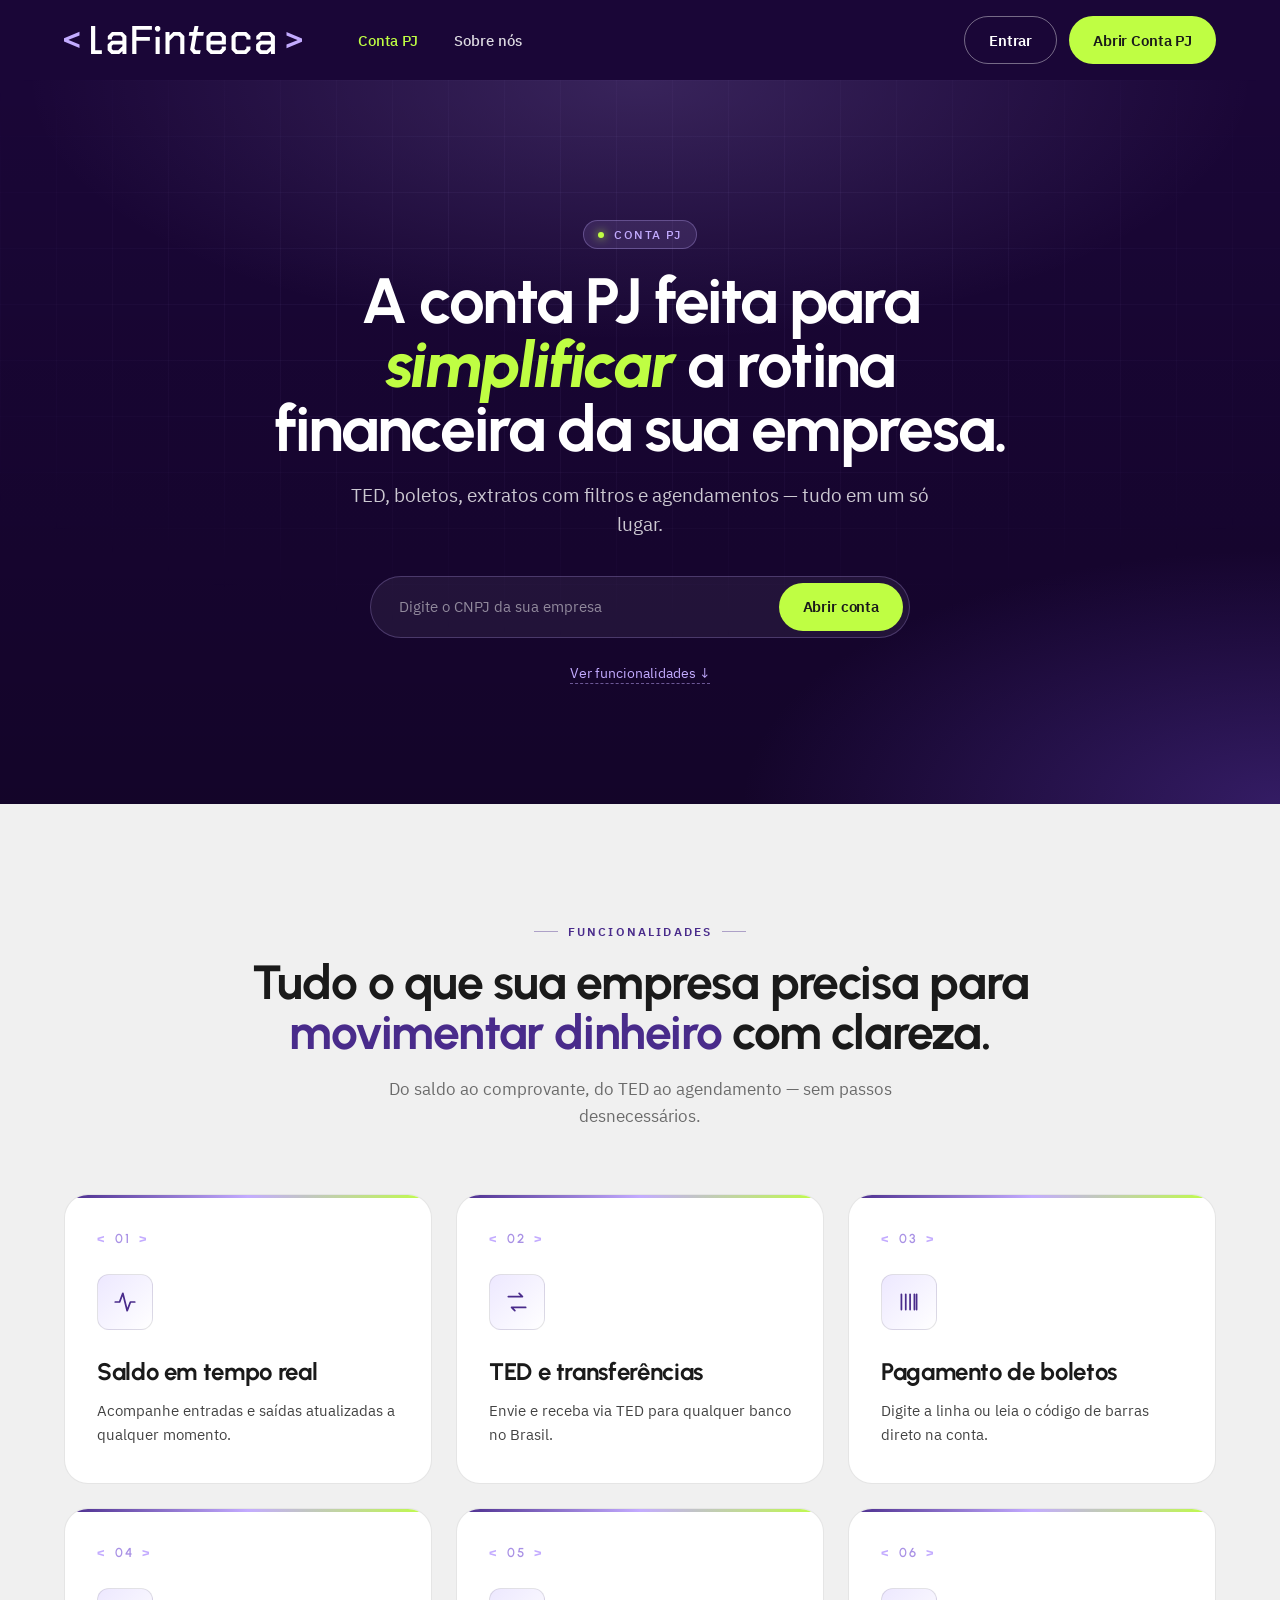
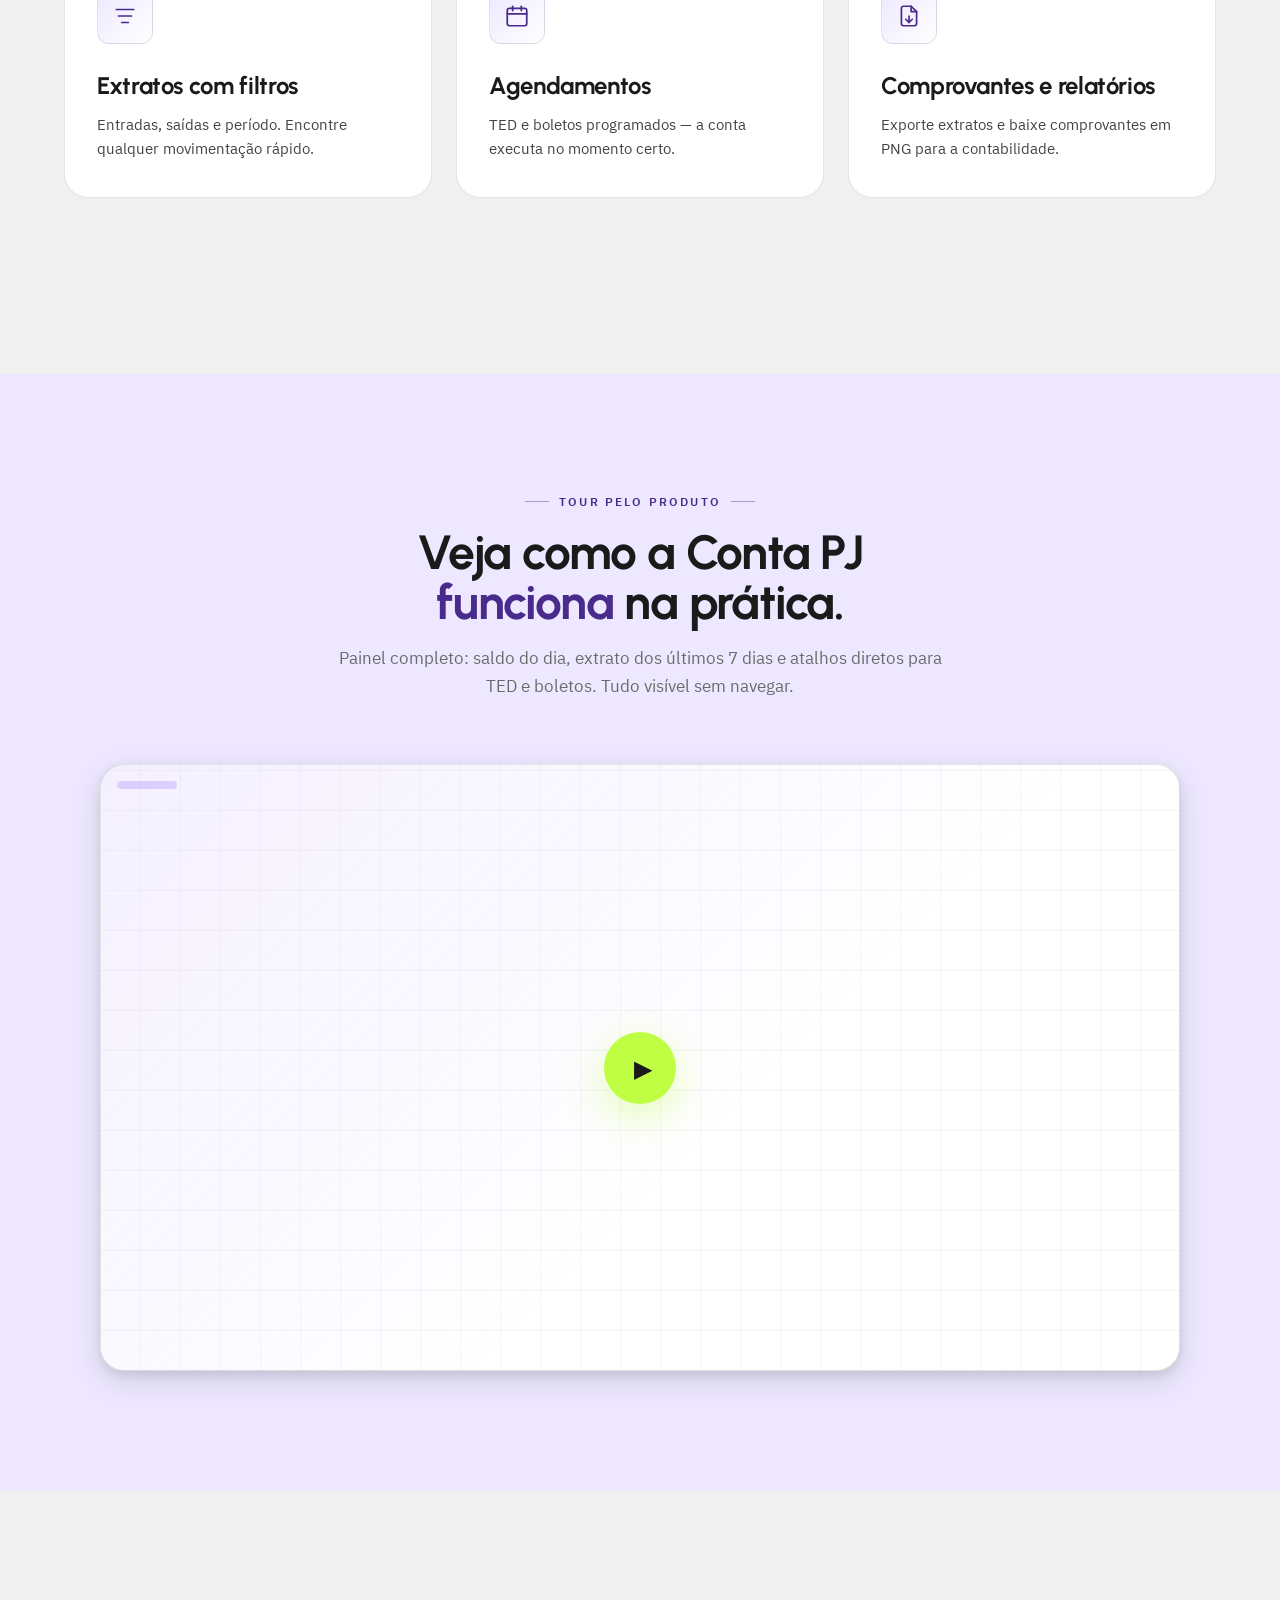
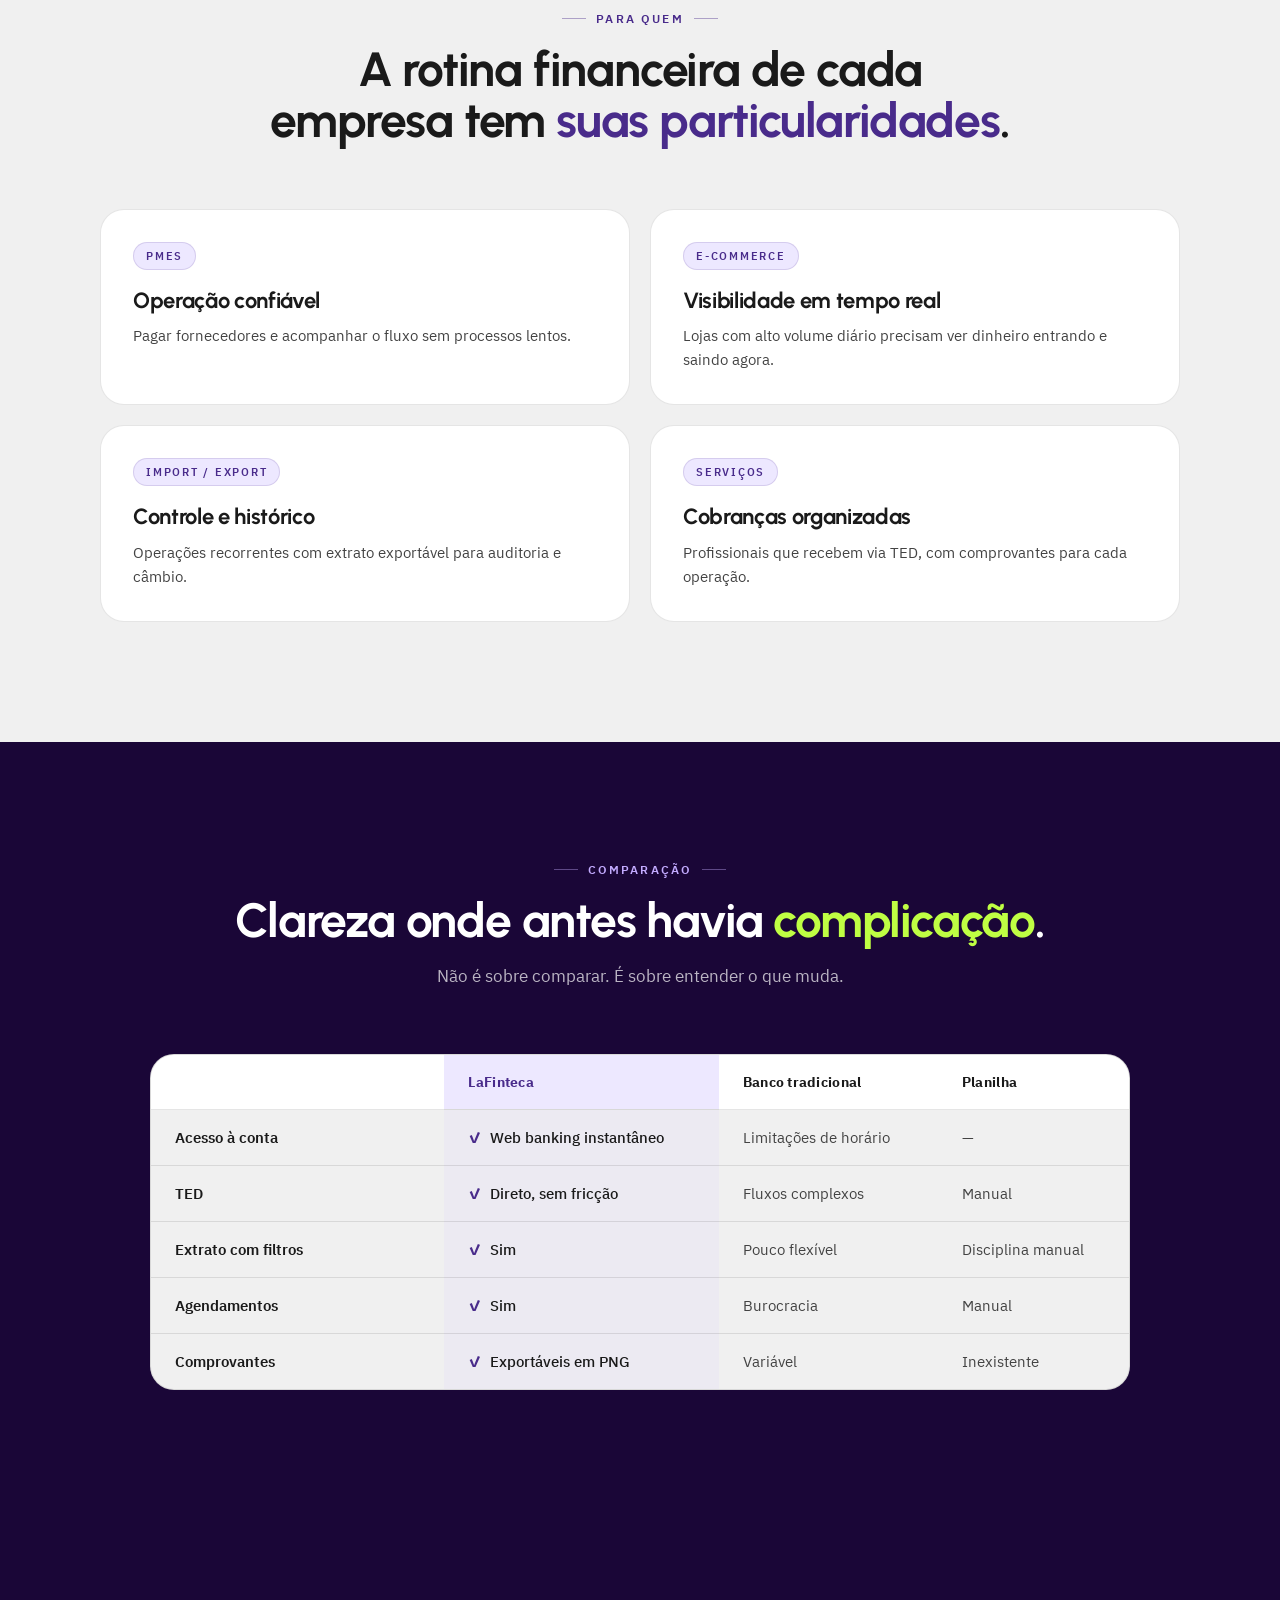
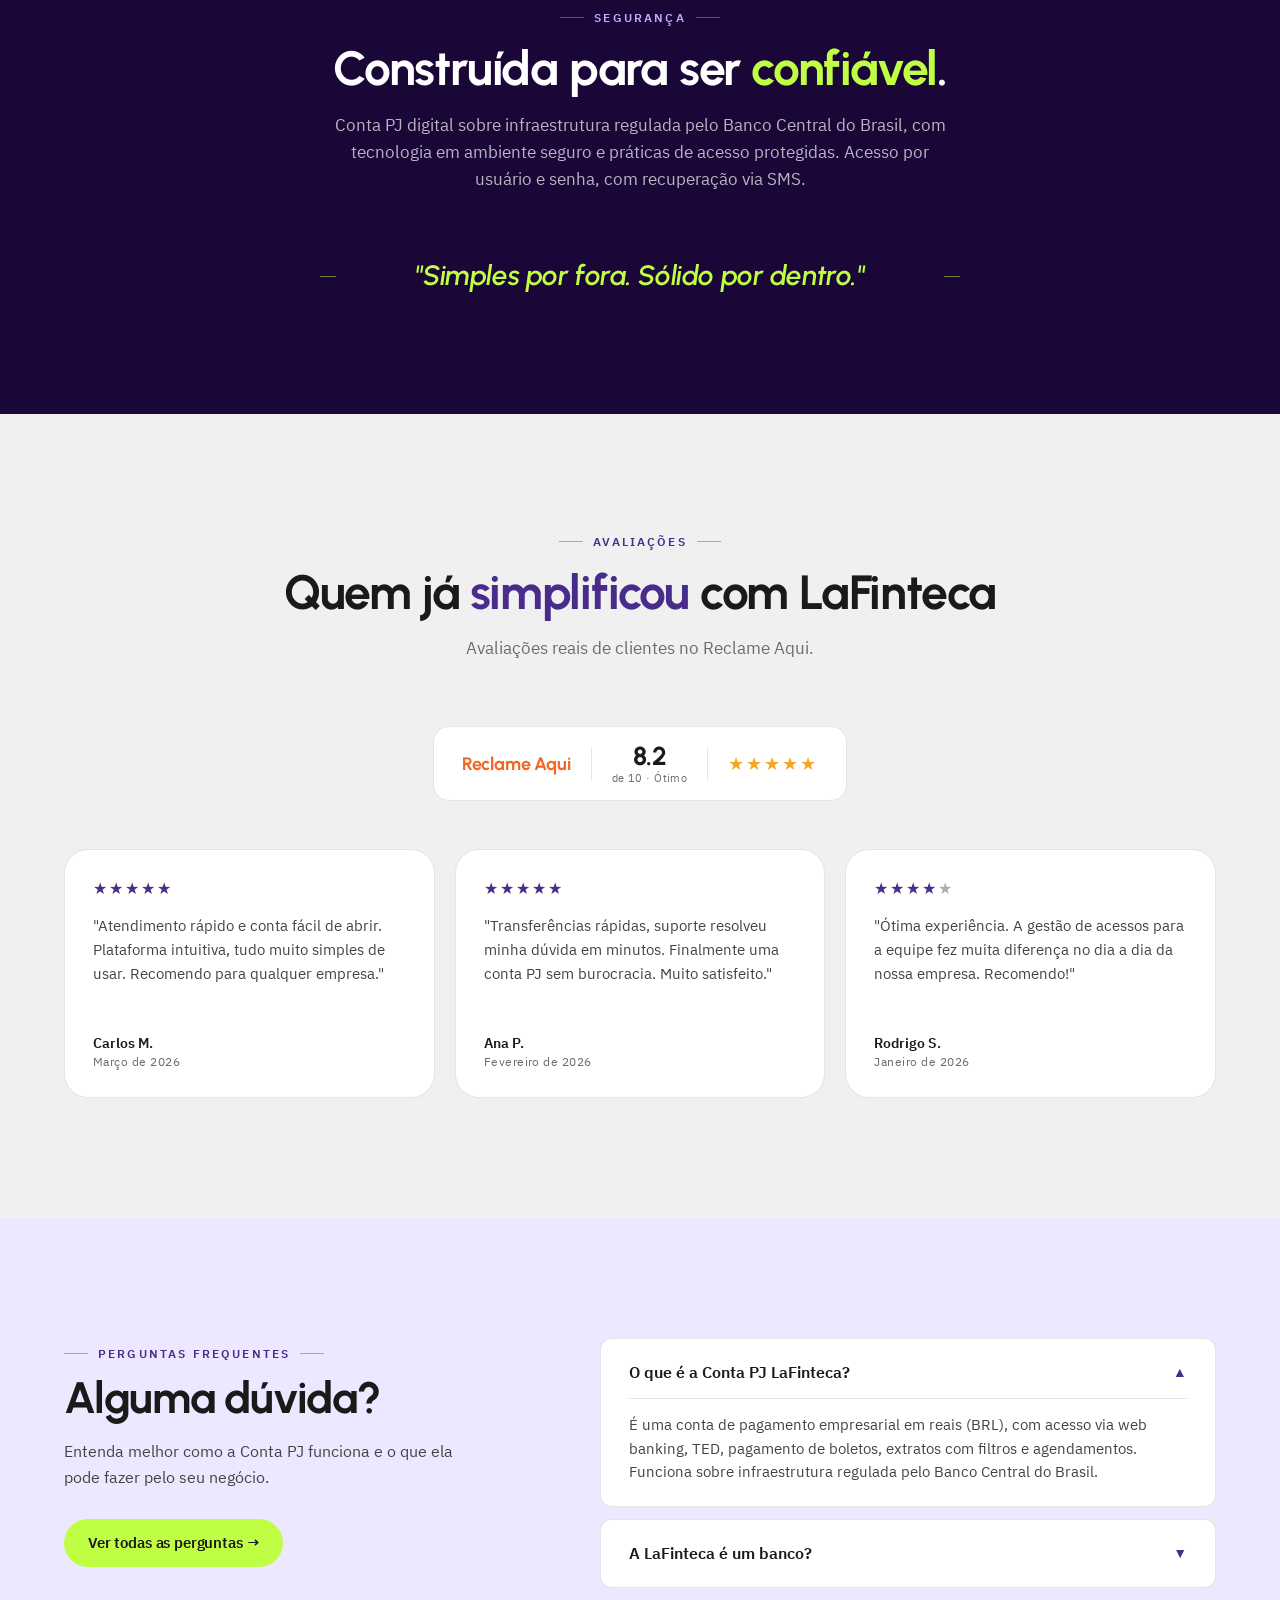
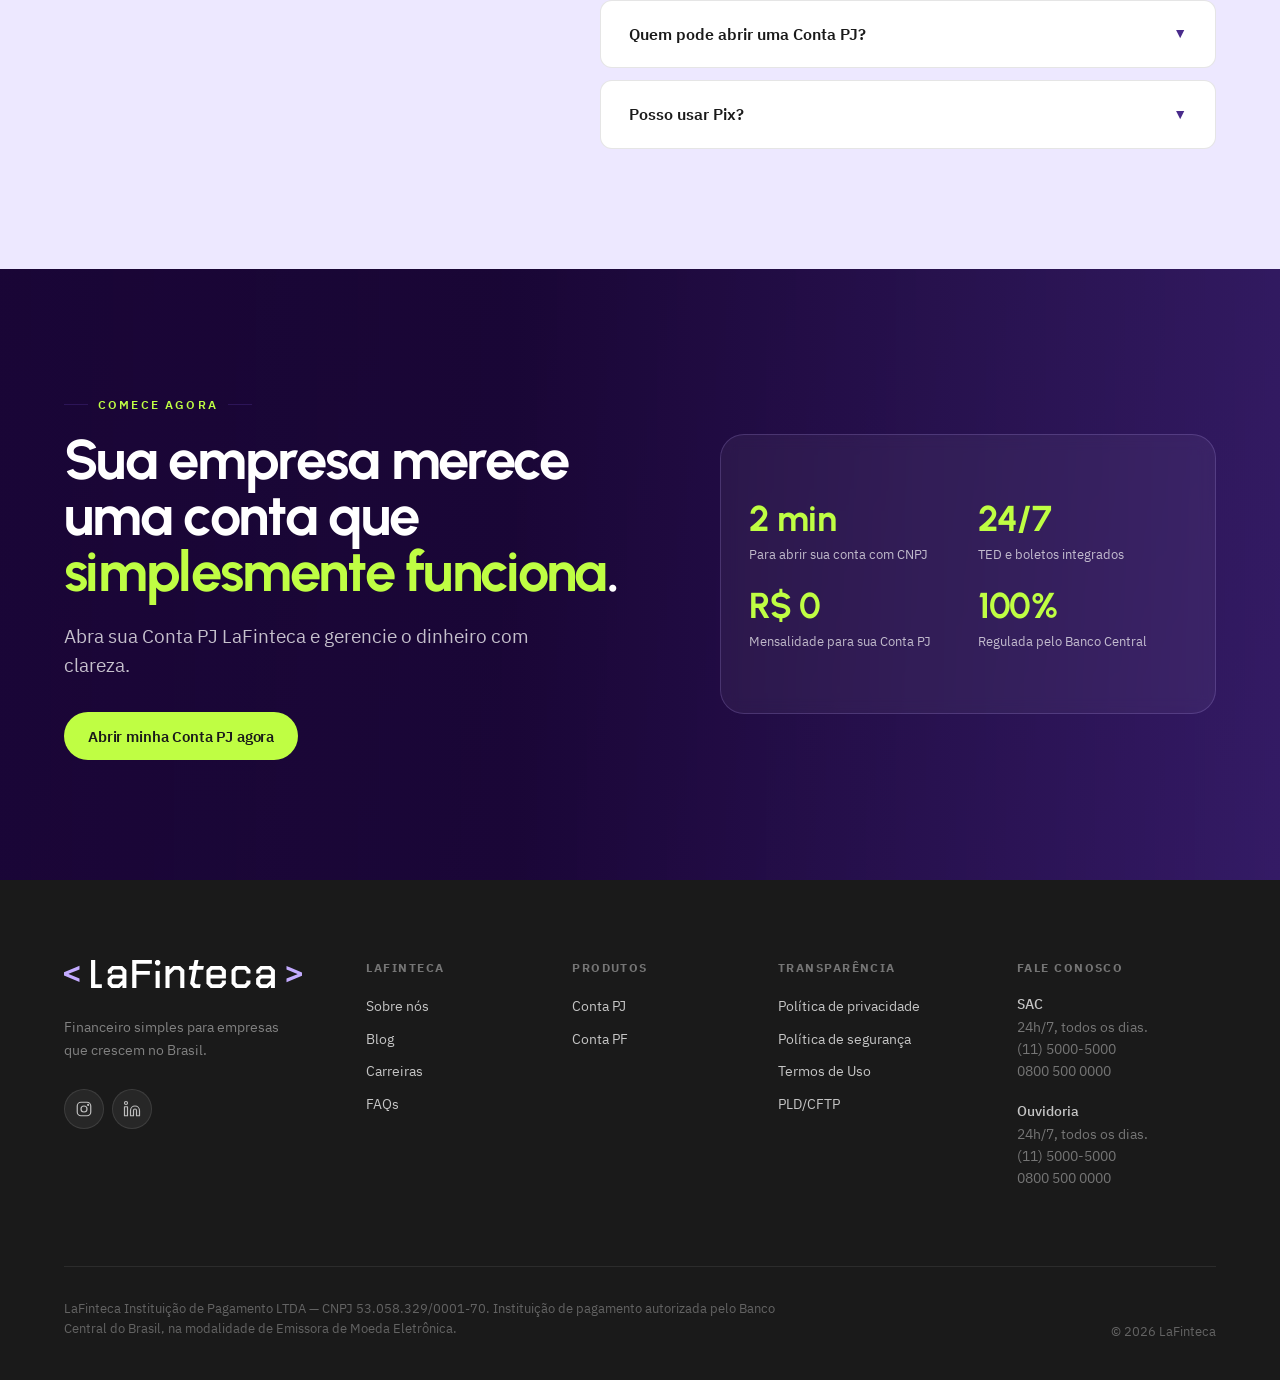
==== Conta PJ.html @ 4bddeded "Sync homepage and add Conta PJ + FAQs from design handoff Pull the latest design from the Claude Des" ====
<!doctype html>
<html lang="pt-BR">
<head>
  <meta charset="utf-8">
  <title>Conta PJ — LaFinteca</title>
  <meta name="viewport" content="width=device-width, initial-scale=1">
  <link rel="stylesheet" href="colors_and_type.css">
  <link rel="stylesheet" href="styles.css">
  <link rel="stylesheet" href="pages.css">
</head>
<body>

<div class="page">

  <!-- ────────── HEADER ────────── -->
  <header class="header" style="background: var(--lf-purple-950);">
    <a href="index.html" aria-label="LaFinteca">
      <img class="logo" src="assets/logo-main-white.svg" alt="LaFinteca">
    </a>
    <nav class="nav">
      <a href="Conta PJ.html" class="active">Conta PJ</a>
      <a href="index.html">Sobre nós</a>
    </nav>
    <div class="header-actions">
      <button class="btn btn-ghost-light">Entrar</button>
      <a class="btn btn-primary" href="#contapj-cta">Abrir Conta PJ</a>
    </div>
  </header>

  <!-- ────────── HERO ────────── -->
  <section class="subhero" data-screen-label="01 Hero">
    <div class="subhero-inner">
      <div class="eyebrow-chip"><span class="dot"></span>Conta PJ</div>
      <h1>A conta PJ feita para <span class="accent">simplificar</span> a rotina financeira da sua empresa.</h1>
      <p class="lead">TED, boletos, extratos com filtros e agendamentos — tudo em um só lugar.</p>
      <form class="cnpj-form" id="contapj-cta" onsubmit="event.preventDefault();">
        <input type="text" placeholder="Digite o CNPJ da sua empresa" autocomplete="off">
        <button class="btn btn-primary" type="submit">Abrir conta</button>
      </form>
      <a class="anchor-link" href="#contapj-features">Ver funcionalidades ↓</a>
    </div>
  </section>

  <!-- ────────── FEATURES GRID ────────── -->
  <section class="section" id="contapj-features" data-screen-label="02 Features">
    <div class="section-inner">
      <div class="section-head">
        <div class="label-eyebrow">Funcionalidades</div>
        <h2 class="lf-h2">Tudo o que sua empresa precisa para <span class="accent">movimentar dinheiro</span> com clareza.</h2>
        <p class="sub">Do saldo ao comprovante, do TED ao agendamento — sem passos desnecessários.</p>
      </div>

      <div class="feature-grid feature-grid--six">
        <article class="feature-card">
          <div class="accent-bar"></div>
          <div class="num">01</div>
          <div class="icon">
            <svg width="26" height="26" viewBox="0 0 24 24" fill="none" stroke="currentColor" stroke-width="1.6" stroke-linecap="round" stroke-linejoin="round"><path d="M3 12h4l3-8 4 16 3-8h4"/></svg>
          </div>
          <h3>Saldo em tempo real</h3>
          <p>Acompanhe entradas e saídas atualizadas a qualquer momento.</p>
        </article>

        <article class="feature-card">
          <div class="accent-bar"></div>
          <div class="num">02</div>
          <div class="icon">
            <svg width="26" height="26" viewBox="0 0 24 24" fill="none" stroke="currentColor" stroke-width="1.6" stroke-linecap="round" stroke-linejoin="round"><path d="M4 7h13l-3-3"/><path d="M20 17H7l3 3"/></svg>
          </div>
          <h3>TED e transferências</h3>
          <p>Envie e receba via TED para qualquer banco no Brasil.</p>
        </article>

        <article class="feature-card">
          <div class="accent-bar"></div>
          <div class="num">03</div>
          <div class="icon">
            <svg width="26" height="26" viewBox="0 0 24 24" fill="none" stroke="currentColor" stroke-width="1.6" stroke-linecap="round" stroke-linejoin="round"><line x1="5" y1="5" x2="5" y2="19"/><line x1="9" y1="5" x2="9" y2="19"/><line x1="13" y1="5" x2="13" y2="19"/><line x1="17" y1="5" x2="17" y2="19"/><line x1="19" y1="5" x2="19" y2="19"/></svg>
          </div>
          <h3>Pagamento de boletos</h3>
          <p>Digite a linha ou leia o código de barras direto na conta.</p>
        </article>

        <article class="feature-card">
          <div class="accent-bar"></div>
          <div class="num">04</div>
          <div class="icon">
            <svg width="26" height="26" viewBox="0 0 24 24" fill="none" stroke="currentColor" stroke-width="1.6" stroke-linecap="round" stroke-linejoin="round"><line x1="4" y1="6" x2="20" y2="6"/><line x1="6" y1="12" x2="18" y2="12"/><line x1="9" y1="18" x2="15" y2="18"/></svg>
          </div>
          <h3>Extratos com filtros</h3>
          <p>Entradas, saídas e período. Encontre qualquer movimentação rápido.</p>
        </article>

        <article class="feature-card">
          <div class="accent-bar"></div>
          <div class="num">05</div>
          <div class="icon">
            <svg width="26" height="26" viewBox="0 0 24 24" fill="none" stroke="currentColor" stroke-width="1.6" stroke-linecap="round" stroke-linejoin="round"><rect x="3" y="5" width="18" height="16" rx="2"/><line x1="3" y1="10" x2="21" y2="10"/><line x1="8" y1="3" x2="8" y2="7"/><line x1="16" y1="3" x2="16" y2="7"/></svg>
          </div>
          <h3>Agendamentos</h3>
          <p>TED e boletos programados — a conta executa no momento certo.</p>
        </article>

        <article class="feature-card">
          <div class="accent-bar"></div>
          <div class="num">06</div>
          <div class="icon">
            <svg width="26" height="26" viewBox="0 0 24 24" fill="none" stroke="currentColor" stroke-width="1.6" stroke-linecap="round" stroke-linejoin="round"><path d="M14 3H7a2 2 0 0 0-2 2v14a2 2 0 0 0 2 2h10a2 2 0 0 0 2-2V8z"/><polyline points="14 3 14 8 19 8"/><line x1="12" y1="12" x2="12" y2="18"/><polyline points="9 15 12 18 15 15"/></svg>
          </div>
          <h3>Comprovantes e relatórios</h3>
          <p>Exporte extratos e baixe comprovantes em PNG para a contabilidade.</p>
        </article>
      </div>
    </div>
  </section>

  <!-- ────────── PRODUCT TOUR ────────── -->
  <section class="section section--tinted" data-screen-label="03 Tour">
    <div class="section-inner">
      <div class="section-head">
        <div class="label-eyebrow">Tour pelo produto</div>
        <h2 class="lf-h2">Veja como a Conta PJ <span class="accent">funciona</span> na prática.</h2>
        <p class="sub">Painel completo: saldo do dia, extrato dos últimos 7 dias e atalhos diretos para TED e boletos. Tudo visível sem navegar.</p>
      </div>
      <div class="product-tour-frame">
        <div class="product-tour-frame__center">
          <div class="product-tour-frame__play" aria-label="Play product tour">▶</div>
        </div>
      </div>
    </div>
  </section>

  <!-- ────────── FOR WHO ────────── -->
  <section class="section" data-screen-label="04 ForWho">
    <div class="section-inner">
      <div class="section-head">
        <div class="label-eyebrow">Para quem</div>
        <h2 class="lf-h2">A rotina financeira de cada empresa tem <span class="accent">suas particularidades</span>.</h2>
      </div>

      <div class="forwho-grid">
        <article class="forwho-card">
          <span class="tag">PMEs</span>
          <h3>Operação confiável</h3>
          <p>Pagar fornecedores e acompanhar o fluxo sem processos lentos.</p>
        </article>
        <article class="forwho-card">
          <span class="tag">E-commerce</span>
          <h3>Visibilidade em tempo real</h3>
          <p>Lojas com alto volume diário precisam ver dinheiro entrando e saindo agora.</p>
        </article>
        <article class="forwho-card">
          <span class="tag">Import / Export</span>
          <h3>Controle e histórico</h3>
          <p>Operações recorrentes com extrato exportável para auditoria e câmbio.</p>
        </article>
        <article class="forwho-card">
          <span class="tag">Serviços</span>
          <h3>Cobranças organizadas</h3>
          <p>Profissionais que recebem via TED, com comprovantes para cada operação.</p>
        </article>
      </div>
    </div>
  </section>

  <!-- ────────── COMPARISON ────────── -->
  <section class="section section--dark" data-screen-label="05 Comparison">
    <div class="section-inner">
      <div class="section-head">
        <div class="label-eyebrow">Comparação</div>
        <h2 class="lf-h2">Clareza onde antes havia <span class="accent">complicação</span>.</h2>
        <p class="sub">Não é sobre comparar. É sobre entender o que muda.</p>
      </div>

      <div class="compare">
        <table>
          <thead>
            <tr>
              <th></th>
              <th class="hero-col">LaFinteca</th>
              <th>Banco tradicional</th>
              <th>Planilha</th>
            </tr>
          </thead>
          <tbody>
            <tr><td>Acesso à conta</td><td class="hero-col">Web banking instantâneo</td><td>Limitações de horário</td><td>—</td></tr>
            <tr><td>TED</td><td class="hero-col">Direto, sem fricção</td><td>Fluxos complexos</td><td>Manual</td></tr>
            <tr><td>Extrato com filtros</td><td class="hero-col">Sim</td><td>Pouco flexível</td><td>Disciplina manual</td></tr>
            <tr><td>Agendamentos</td><td class="hero-col">Sim</td><td>Burocracia</td><td>Manual</td></tr>
            <tr><td>Comprovantes</td><td class="hero-col">Exportáveis em PNG</td><td>Variável</td><td>Inexistente</td></tr>
          </tbody>
        </table>
      </div>
    </div>
  </section>

  <!-- ────────── SECURITY ────────── -->
  <section class="section section--dark" data-screen-label="06 Security" style="padding-top: 100px;">
    <div class="section-inner">
      <div class="section-head">
        <div class="label-eyebrow">Segurança</div>
        <h2 class="lf-h2">Construída para ser <span class="accent">confiável</span>.</h2>
        <p class="sub">Conta PJ digital sobre infraestrutura regulada pelo Banco Central do Brasil, com tecnologia em ambiente seguro e práticas de acesso protegidas. Acesso por usuário e senha, com recuperação via SMS.</p>
      </div>
      <p class="security-quote">"Simples por fora. Sólido por dentro."</p>
    </div>
  </section>

  <!-- ────────── REVIEWS ────────── -->
  <section class="section" data-screen-label="07 Reviews">
    <div class="section-inner">
      <div class="section-head">
        <div class="label-eyebrow">Avaliações</div>
        <h2 class="lf-h2">Quem já <span class="accent">simplificou</span> com LaFinteca</h2>
        <p class="sub">Avaliações reais de clientes no Reclame Aqui.</p>
      </div>

      <div style="text-align: center;">
        <div class="reviews-rating" aria-label="Reclame Aqui rating">
          <span class="ra-logo">Reclame Aqui</span>
          <span class="divider"></span>
          <div class="score">
            <span class="num">8.2</span>
            <span class="label">de 10 · Ótimo</span>
          </div>
          <span class="divider"></span>
          <span class="stars">★★★★★</span>
        </div>
      </div>

      <div class="reviews-grid">
        <article class="review-card">
          <div class="stars">★★★★★</div>
          <p class="quote">"Atendimento rápido e conta fácil de abrir. Plataforma intuitiva, tudo muito simples de usar. Recomendo para qualquer empresa."</p>
          <div class="reviewer">Carlos M.</div>
          <div class="date">Março de 2026</div>
        </article>
        <article class="review-card">
          <div class="stars">★★★★★</div>
          <p class="quote">"Transferências rápidas, suporte resolveu minha dúvida em minutos. Finalmente uma conta PJ sem burocracia. Muito satisfeito."</p>
          <div class="reviewer">Ana P.</div>
          <div class="date">Fevereiro de 2026</div>
        </article>
        <article class="review-card">
          <div class="stars">★★★★<span class="stars--dim">★</span></div>
          <p class="quote">"Ótima experiência. A gestão de acessos para a equipe fez muita diferença no dia a dia da nossa empresa. Recomendo!"</p>
          <div class="reviewer">Rodrigo S.</div>
          <div class="date">Janeiro de 2026</div>
        </article>
      </div>
    </div>
  </section>

  <!-- ────────── FAQ SPLIT ────────── -->
  <section class="section section--tinted" data-screen-label="08 FAQ">
    <div class="faq-split">
      <div class="faq-split__intro">
        <div class="label-eyebrow">Perguntas frequentes</div>
        <h2 class="lf-h2">Alguma dúvida?</h2>
        <p>Entenda melhor como a Conta PJ funciona e o que ela pode fazer pelo seu negócio.</p>
        <a class="btn btn-primary" href="FAQs.html">Ver todas as perguntas →</a>
      </div>
      <div class="faq-list faq-list--in-grid">
        <div class="faq-item open" onclick="this.classList.toggle('open')">
          <div class="faq-item__head">O que é a Conta PJ LaFinteca? <span class="faq-item__plus">▼</span></div>
          <div class="faq-item__content">É uma conta de pagamento empresarial em reais (BRL), com acesso via web banking, TED, pagamento de boletos, extratos com filtros e agendamentos. Funciona sobre infraestrutura regulada pelo Banco Central do Brasil.</div>
        </div>
        <div class="faq-item" onclick="this.classList.toggle('open')">
          <div class="faq-item__head">A LaFinteca é um banco? <span class="faq-item__plus">▼</span></div>
          <div class="faq-item__content">A LaFinteca não é um banco. É uma instituição de pagamento autorizada pelo Banco Central do Brasil, regulada e operando dentro das normas exigidas pelo regulador.</div>
        </div>
        <div class="faq-item" onclick="this.classList.toggle('open')">
          <div class="faq-item__head">Quem pode abrir uma Conta PJ? <span class="faq-item__plus">▼</span></div>
          <div class="faq-item__content">Qualquer empresa com CNPJ ativo no Brasil, representada por sócio-administrador ou procurador com poderes formais para abertura e movimentação de contas.</div>
        </div>
        <div class="faq-item" onclick="this.classList.toggle('open')">
          <div class="faq-item__head">Posso usar Pix? <span class="faq-item__plus">▼</span></div>
          <div class="faq-item__content">Não no lançamento do MVP. A participação direta no Pix está no roadmap. Hoje, a Conta PJ opera com TED e pagamento de boletos.</div>
        </div>
      </div>
    </div>
  </section>

  <!-- ────────── CTA BANNER ────────── -->
  <section class="cta-banner" data-screen-label="09 CTA">
    <div class="cta-banner__bg"></div>
    <div class="cta-banner__overlay"></div>
    <div class="cta-banner__inner">
      <div>
        <div class="label-eyebrow" style="color: var(--lf-lime); margin-bottom: 20px;">Comece agora</div>
        <h2>Sua empresa merece uma conta que <span class="accent">simplesmente funciona</span>.</h2>
        <p>Abra sua Conta PJ LaFinteca e gerencie o dinheiro com clareza.</p>
        <a class="btn btn-primary" href="#contapj-cta">Abrir minha Conta PJ agora</a>
      </div>
      <div class="cta-banner__art">
        <div class="stat"><div class="n">2&nbsp;min</div><div class="l">Para abrir sua conta com CNPJ</div></div>
        <div class="stat"><div class="n">24/7</div><div class="l">TED e boletos integrados</div></div>
        <div class="stat"><div class="n">R$&nbsp;0</div><div class="l">Mensalidade para sua Conta PJ</div></div>
        <div class="stat"><div class="n">100%</div><div class="l">Regulada pelo Banco Central</div></div>
      </div>
    </div>
  </section>

  <!-- ────────── FOOTER ────────── -->
  <footer class="footer" data-screen-label="10 Footer">
    <div class="footer-inner">
      <div class="footer-grid">
        <div class="footer-brand">
          <a href="index.html"><img class="logo" src="assets/logo-main-white.svg" alt="LaFinteca"></a>
          <p>Financeiro simples para empresas que crescem no Brasil.</p>
          <div class="social">
            <a href="#" class="social-btn" aria-label="Instagram">
              <svg width="18" height="18" viewBox="0 0 24 24" fill="none" stroke="currentColor" stroke-width="1.6" stroke-linecap="round" stroke-linejoin="round"><rect x="3" y="3" width="18" height="18" rx="5"/><circle cx="12" cy="12" r="4"/><circle cx="17.5" cy="6.5" r="0.6" fill="currentColor"/></svg>
            </a>
            <a href="#" class="social-btn" aria-label="LinkedIn">
              <svg width="18" height="18" viewBox="0 0 24 24" fill="none" stroke="currentColor" stroke-width="1.6" stroke-linecap="round" stroke-linejoin="round"><path d="M16 8a6 6 0 0 1 6 6v7h-4v-7a2 2 0 0 0-4 0v7h-4v-7a6 6 0 0 1 6-6z"/><rect x="2" y="9" width="4" height="12"/><circle cx="4" cy="4" r="2"/></svg>
            </a>
          </div>
        </div>

        <div class="footer-col">
          <h4>LaFinteca</h4>
          <ul>
            <li><a href="#">Sobre nós</a></li>
            <li><a href="#">Blog</a></li>
            <li><a href="#">Carreiras</a></li>
            <li><a href="FAQs.html">FAQs</a></li>
          </ul>
        </div>

        <div class="footer-col">
          <h4>Produtos</h4>
          <ul>
            <li><a href="Conta PJ.html">Conta PJ</a></li>
            <li><a href="#">Conta PF</a></li>
          </ul>
        </div>

        <div class="footer-col">
          <h4>Transparência</h4>
          <ul>
            <li><a href="#">Política de privacidade</a></li>
            <li><a href="#">Política de segurança</a></li>
            <li><a href="#">Termos de Uso</a></li>
            <li><a href="#">PLD/CFTP</a></li>
          </ul>
        </div>

        <div class="footer-col footer-contact">
          <h4>Fale Conosco</h4>
          <div class="contact-block">
            <div class="label">SAC</div>
            <div class="lines">24h/7, todos os dias.
(11) 5000-5000
0800 500 0000</div>
          </div>
          <div class="contact-block">
            <div class="label">Ouvidoria</div>
            <div class="lines">24h/7, todos os dias.
(11) 5000-5000
0800 500 0000</div>
          </div>
        </div>
      </div>

      <div class="footer-bottom">
        <div class="legal">LaFinteca Instituição de Pagamento LTDA — CNPJ 53.058.329/0001-70. Instituição de pagamento autorizada pelo Banco Central do Brasil, na modalidade de Emissora de Moeda Eletrônica.</div>
        <div class="copy">© 2026 LaFinteca</div>
      </div>
    </div>
  </footer>

</div>

</body>
</html>
---- colors_and_type.css ----
/* ============================================================
   LaFinteca Design System — Colors & Typography
   ============================================================ */

/* Urbanist — Google Fonts (no local file provided) */
@import url('https://fonts.googleapis.com/css2?family=Urbanist:ital,wght@0,300;0,400;0,500;0,600;0,700;0,800;0,900;1,400;1,700&display=swap');

/* IBM Plex Sans — local brand font files */
@font-face { font-family: 'IBM Plex Sans'; src: url('fonts/IBMPlexSans-Thin.ttf') format('truetype'); font-weight: 100; font-style: normal; }
@font-face { font-family: 'IBM Plex Sans'; src: url('fonts/IBMPlexSans-ThinItalic.ttf') format('truetype'); font-weight: 100; font-style: italic; }
@font-face { font-family: 'IBM Plex Sans'; src: url('fonts/IBMPlexSans-ExtraLight.ttf') format('truetype'); font-weight: 200; font-style: normal; }
@font-face { font-family: 'IBM Plex Sans'; src: url('fonts/IBMPlexSans-ExtraLightItalic.ttf') format('truetype'); font-weight: 200; font-style: italic; }
@font-face { font-family: 'IBM Plex Sans'; src: url('fonts/IBMPlexSans-Light.ttf') format('truetype'); font-weight: 300; font-style: normal; }
@font-face { font-family: 'IBM Plex Sans'; src: url('fonts/IBMPlexSans-LightItalic.ttf') format('truetype'); font-weight: 300; font-style: italic; }
@font-face { font-family: 'IBM Plex Sans'; src: url('fonts/IBMPlexSans-Regular.ttf') format('truetype'); font-weight: 400; font-style: normal; }
@font-face { font-family: 'IBM Plex Sans'; src: url('fonts/IBMPlexSans-Italic.ttf') format('truetype'); font-weight: 400; font-style: italic; }
@font-face { font-family: 'IBM Plex Sans'; src: url('fonts/IBMPlexSans-Medium.ttf') format('truetype'); font-weight: 500; font-style: normal; }
@font-face { font-family: 'IBM Plex Sans'; src: url('fonts/IBMPlexSans-MediumItalic.ttf') format('truetype'); font-weight: 500; font-style: italic; }
@font-face { font-family: 'IBM Plex Sans'; src: url('fonts/IBMPlexSans-SemiBold.ttf') format('truetype'); font-weight: 600; font-style: normal; }
@font-face { font-family: 'IBM Plex Sans'; src: url('fonts/IBMPlexSans-SemiBoldItalic.ttf') format('truetype'); font-weight: 600; font-style: italic; }
@font-face { font-family: 'IBM Plex Sans'; src: url('fonts/IBMPlexSans-Bold.ttf') format('truetype'); font-weight: 700; font-style: normal; }
@font-face { font-family: 'IBM Plex Sans'; src: url('fonts/IBMPlexSans-BoldItalic.ttf') format('truetype'); font-weight: 700; font-style: italic; }

/* ── Color Palette ── */
:root {
  /* Brand Primaries */
  --lf-black:          #000000;
  --lf-white:          #FFFFFF;
  --lf-near-black:     #1A1A1A;
  --lf-near-white:     #F0F0F0;

  /* Purple Scale */
  --lf-purple-950:     #1A0637;   /* accent5 — darkest, background */
  --lf-purple-800:     #492B8B;   /* accent4 — deep purple */
  --lf-purple-500:     #A991E5;   /* accent2 — medium */
  --lf-purple-300:     #C3ABFF;   /* accent1 — lavender highlight */
  --lf-purple-100:     #EDE8FF;   /* light tint */

  /* Accent */
  --lf-lime:           #BFFE43;   /* accent3 — electric lime green */
  --lf-lime-dark:      #9ED930;   /* lime hover */
  --lf-link:           #63A0FF;   /* hyperlink blue */

  /* Neutrals */
  --lf-gray-900:       #1A1A1A;
  --lf-gray-700:       #434343;
  --lf-gray-500:       #6B6B6B;
  --lf-gray-300:       #ADADAD;
  --lf-gray-100:       #F0F0F0;

  /* ── Semantic Tokens — Light Mode ── */
  --lf-bg:             var(--lf-white);
  --lf-bg-subtle:      var(--lf-near-white);
  --lf-surface:        var(--lf-white);
  --lf-surface-raised: var(--lf-purple-100);

  --lf-fg:             var(--lf-near-black);
  --lf-fg-muted:       var(--lf-gray-500);
  --lf-fg-subtle:      var(--lf-gray-300);

  --lf-brand:          var(--lf-purple-800);
  --lf-brand-light:    var(--lf-purple-300);
  --lf-accent:         var(--lf-lime);

  --lf-border:         rgba(0,0,0,0.10);
  --lf-border-strong:  rgba(0,0,0,0.20);

  /* ── Typography Tokens ── */
  --font-display:      'Urbanist', sans-serif;
  --font-body:         'IBM Plex Sans', sans-serif;
  --font-mono:         'IBM Plex Mono', monospace;

  /* Type Scale */
  --text-xs:    0.75rem;    /* 12px */
  --text-sm:    0.875rem;   /* 14px */
  --text-base:  1rem;       /* 16px */
  --text-lg:    1.125rem;   /* 18px */
  --text-xl:    1.25rem;    /* 20px */
  --text-2xl:   1.5rem;     /* 24px */
  --text-3xl:   1.875rem;   /* 30px */
  --text-4xl:   2.25rem;    /* 36px */
  --text-5xl:   3rem;       /* 48px */
  --text-6xl:   3.75rem;    /* 60px */
  --text-7xl:   4.5rem;     /* 72px */
  --text-8xl:   6rem;       /* 96px */

  /* Line Heights */
  --leading-tight:  1.1;
  --leading-snug:   1.25;
  --leading-normal: 1.5;
  --leading-relaxed:1.625;

  /* Letter Spacing */
  --tracking-tight:  -0.02em;
  --tracking-normal:  0em;
  --tracking-wide:    0.05em;
  --tracking-wider:   0.1em;
  --tracking-widest:  0.15em;

  /* Spacing */
  --space-1:  4px;
  --space-2:  8px;
  --space-3:  12px;
  --space-4:  16px;
  --space-5:  20px;
  --space-6:  24px;
  --space-8:  32px;
  --space-10: 40px;
  --space-12: 48px;
  --space-16: 64px;
  --space-20: 80px;
  --space-24: 96px;

  /* Radii */
  --radius-sm:   4px;
  --radius-md:   8px;
  --radius-lg:   12px;
  --radius-xl:   16px;
  --radius-2xl:  24px;
  --radius-full: 9999px;

  /* Shadows */
  --shadow-sm:   0 1px 3px rgba(0,0,0,0.08), 0 1px 2px rgba(0,0,0,0.06);
  --shadow-md:   0 4px 12px rgba(0,0,0,0.10), 0 2px 6px rgba(0,0,0,0.06);
  --shadow-lg:   0 10px 30px rgba(0,0,0,0.12), 0 4px 10px rgba(0,0,0,0.08);
  --shadow-purple: 0 8px 32px rgba(73,43,139,0.25);
  --shadow-lime:   0 8px 32px rgba(191,254,67,0.25);
}

/* ── Dark Mode Overrides ── */
[data-theme="dark"], .lf-dark {
  --lf-bg:             var(--lf-purple-950);
  --lf-bg-subtle:      #12042A;
  --lf-surface:        rgba(255,255,255,0.05);
  --lf-surface-raised: rgba(195,171,255,0.10);

  --lf-fg:             var(--lf-white);
  --lf-fg-muted:       var(--lf-purple-300);
  --lf-fg-subtle:      rgba(195,171,255,0.50);

  --lf-brand:          var(--lf-purple-300);
  --lf-brand-light:    rgba(195,171,255,0.20);
  --lf-accent:         var(--lf-lime);

  --lf-border:         rgba(195,171,255,0.15);
  --lf-border-strong:  rgba(195,171,255,0.30);
}

/* ── Semantic Type Styles ── */
.lf-display {
  font-family: var(--font-display);
  font-size: var(--text-7xl);
  font-weight: 700;
  line-height: var(--leading-tight);
  letter-spacing: var(--tracking-tight);
}

.lf-h1 {
  font-family: var(--font-display);
  font-size: var(--text-5xl);
  font-weight: 700;
  line-height: var(--leading-tight);
  letter-spacing: var(--tracking-tight);
}

.lf-h2 {
  font-family: var(--font-display);
  font-size: var(--text-4xl);
  font-weight: 600;
  line-height: var(--leading-snug);
  letter-spacing: var(--tracking-tight);
}

.lf-h3 {
  font-family: var(--font-display);
  font-size: var(--text-2xl);
  font-weight: 600;
  line-height: var(--leading-snug);
}

.lf-h4 {
  font-family: var(--font-display);
  font-size: var(--text-xl);
  font-weight: 600;
  line-height: var(--leading-normal);
}

.lf-body-lg {
  font-family: var(--font-body);
  font-size: var(--text-lg);
  font-weight: 400;
  line-height: var(--leading-relaxed);
}

.lf-body {
  font-family: var(--font-body);
  font-size: var(--text-base);
  font-weight: 400;
  line-height: var(--leading-normal);
}

.lf-body-sm {
  font-family: var(--font-body);
  font-size: var(--text-sm);
  font-weight: 400;
  line-height: var(--leading-normal);
}

.lf-label {
  font-family: var(--font-body);
  font-size: var(--text-xs);
  font-weight: 500;
  letter-spacing: var(--tracking-wider);
  text-transform: uppercase;
}

.lf-code {
  font-family: var(--font-mono);
  font-size: var(--text-sm);
}
---- styles.css ----
/* ============================================================
   LaFinteca Home — Page Styles
   Companion to colors_and_type.css (design tokens)
   ============================================================ */

* { box-sizing: border-box; margin: 0; padding: 0; }

html, body {
  background: var(--lf-purple-950);
  color: var(--lf-fg);
  font-family: var(--font-body);
}

a { color: inherit; text-decoration: none; }

button {
  font: inherit;
  border: none;
  background: none;
  cursor: pointer;
}

.page {
  width: 100%;
  max-width: 1366px;
  margin: 0 auto;
  background: var(--lf-near-white);
  overflow: hidden;
}

/* ── Header ── */
.header {
  position: relative;
  z-index: 10;
  height: 80px;
  padding: 0 64px;
  display: flex;
  align-items: center;
  justify-content: space-between;
}
.header .logo {
  height: 28px;
  display: block;
}
.nav {
  display: flex;
  gap: 36px;
  flex: 1;
  margin-left: 56px;
}
.nav a {
  font-family: var(--font-body);
  font-size: 15px;
  font-weight: 500;
  color: rgba(255, 255, 255, 0.85);
  transition: opacity 0.2s;
}
.nav a:hover { opacity: 0.7; }
.header-actions {
  display: flex;
  gap: 12px;
  align-items: center;
}

/* ── Buttons ── */
.btn {
  display: inline-flex;
  align-items: center;
  justify-content: center;
  height: 48px;
  padding: 0 24px;
  border-radius: var(--radius-full);
  font-family: var(--font-body);
  font-size: 15px;
  font-weight: 600;
  letter-spacing: -0.01em;
  transition: transform 0.15s, background 0.2s, color 0.2s;
  white-space: nowrap;
}
.btn:active { transform: scale(0.98); }

.btn-primary {
  background: var(--lf-lime);
  color: var(--lf-near-black);
}
.btn-primary:hover { background: var(--lf-lime-dark); }

.btn-ghost-light {
  background: transparent;
  color: #fff;
  border: 1px solid rgba(255, 255, 255, 0.4);
}
.btn-ghost-light:hover { background: rgba(255, 255, 255, 0.08); }

.btn-secondary-dark {
  background: transparent;
  color: var(--lf-near-black);
  border: 1px solid rgba(0, 0, 0, 0.25);
}
.btn-secondary-dark:hover { background: rgba(0, 0, 0, 0.04); }

/* ── Hero ── */
.hero {
  position: relative;
  height: 760px;
  overflow: hidden;
  background: var(--lf-purple-950);
  color: #fff;
}
.hero-photo {
  position: absolute;
  left: 0;
  right: 0;
  top: 80px;
  bottom: 0;
  background: url('assets/hero-photo.webp') 25% center / auto 115% no-repeat;
}
.hero-fade {
  position: absolute;
  left: 0;
  right: 0;
  top: 80px;
  bottom: 0;
  background: linear-gradient(90deg,
    rgba(26, 6, 55, 0.55) 0%,
    rgba(26, 6, 55, 0.42) 35%,
    rgba(0, 0, 0, 0.22) 70%,
    rgba(0, 0, 0, 0.18) 100%);
  pointer-events: none;
}

.hero-content {
  position: relative;
  z-index: 5;
  padding: 20px 64px 0;
  margin-top: 10px;
  max-width: 600px;
}
.hero-eyebrow {
  display: inline-flex;
  align-items: center;
  gap: 10px;
  padding: 6px 14px;
  border-radius: var(--radius-full);
  background: rgba(195, 171, 255, 0.12);
  border: 1px solid rgba(195, 171, 255, 0.3);
  font-size: 12px;
  font-weight: 500;
  letter-spacing: 0.12em;
  text-transform: uppercase;
  color: var(--lf-purple-300);
  margin-bottom: 28px;
}
.hero-eyebrow .dot {
  width: 6px;
  height: 6px;
  border-radius: 50%;
  background: var(--lf-lime);
  box-shadow: 0 0 10px var(--lf-lime);
}
.hero h1 {
  font-family: var(--font-display);
  font-size: 84px;
  font-weight: 700;
  line-height: 0.95;
  letter-spacing: -0.035em;
  color: #fff;
  margin-bottom: 28px;
}
.hero h1 .accent {
  color: var(--lf-lime);
  font-style: italic;
  font-weight: 800;
}
.hero p.lead {
  font-family: var(--font-body);
  font-size: 18px;
  line-height: 1.55;
  color: rgba(255, 255, 255, 0.78);
  max-width: 460px;
  margin-bottom: 36px;
}
.hero-cta {
  display: flex;
  gap: 14px;
}
.hero-cta .btn-secondary-light {
  background: rgba(255, 255, 255, 0.06);
  color: #fff;
  border: 1px solid rgba(255, 255, 255, 0.25);
}
.hero-cta .btn-secondary-light:hover { background: rgba(255, 255, 255, 0.12); }

/* ── Features ── */
.features {
  position: relative;
  background: var(--lf-near-white);
  padding: 120px 64px;
}
.features-inner {
  max-width: 1240px;
  margin: 0 auto;
}
.features-head {
  text-align: center;
  margin-bottom: 72px;
  display: flex;
  flex-direction: column;
  align-items: center;
  gap: 20px;
}
.label-eyebrow {
  font-family: var(--font-body);
  font-size: 12px;
  font-weight: 600;
  letter-spacing: 0.18em;
  text-transform: uppercase;
  color: var(--lf-purple-800);
  display: inline-flex;
  align-items: center;
  gap: 10px;
}
.label-eyebrow::before,
.label-eyebrow::after {
  content: "";
  width: 24px;
  height: 1px;
  background: var(--lf-purple-800);
  opacity: 0.4;
}
.features h2 {
  font-family: var(--font-display);
  font-size: 56px;
  font-weight: 700;
  line-height: 1.05;
  letter-spacing: -0.025em;
  color: var(--lf-near-black);
  max-width: 820px;
  text-wrap: balance;
}
.features h2 .accent {
  color: var(--lf-purple-800);
}

.feature-grid {
  display: grid;
  grid-template-columns: repeat(3, 1fr);
  gap: 24px;
  margin-bottom: 56px;
}
.feature-card {
  position: relative;
  background: #fff;
  border: 1px solid var(--lf-border);
  border-radius: var(--radius-2xl);
  padding: 36px 32px;
  overflow: hidden;
  transition: transform 0.25s, box-shadow 0.25s;
}
.feature-card:hover {
  transform: translateY(-4px);
  box-shadow: var(--shadow-lg);
}
.feature-card .num {
  font-family: var(--font-display);
  font-size: 13px;
  font-weight: 600;
  letter-spacing: 0.16em;
  color: var(--lf-purple-500);
  margin-bottom: 28px;
  display: flex;
  align-items: center;
  gap: 8px;
}
.feature-card .num::before {
  content: "<";
  color: var(--lf-purple-300);
  font-weight: 700;
}
.feature-card .num::after {
  content: ">";
  color: var(--lf-purple-300);
  font-weight: 700;
}
.feature-card .icon {
  width: 56px;
  height: 56px;
  border-radius: var(--radius-lg);
  background: linear-gradient(135deg, var(--lf-purple-100) 0%, #fff 100%);
  border: 1px solid var(--lf-border);
  display: grid;
  place-items: center;
  margin-bottom: 28px;
  color: var(--lf-purple-800);
}
.feature-card h3 {
  font-family: var(--font-display);
  font-size: 24px;
  font-weight: 700;
  line-height: 1.2;
  letter-spacing: -0.015em;
  color: var(--lf-near-black);
  margin-bottom: 12px;
}
.feature-card p {
  font-family: var(--font-body);
  font-size: 15px;
  line-height: 1.6;
  color: var(--lf-gray-700);
}
.feature-card .accent-bar {
  position: absolute;
  inset: 0 0 auto 0;
  height: 3px;
  background: linear-gradient(90deg, var(--lf-purple-800), var(--lf-purple-300), var(--lf-lime));
}

.features-cta {
  display: flex;
  justify-content: center;
}

/* ── CTA ── */
.cta {
  position: relative;
  overflow: hidden;
  padding: 140px 64px;
  color: #fff;
  background: var(--lf-purple-950);
}
.cta-bg-image {
  position: absolute;
  inset: 0;
  background: url('assets/cta-bg.jpg') center / cover no-repeat;
  filter: grayscale(0.35) contrast(1.05);
}
.cta-bg-overlay {
  position: absolute;
  inset: 0;
  background:
    linear-gradient(90deg, rgba(26, 6, 55, 0.95) 0%, rgba(26, 6, 55, 0.85) 40%, rgba(73, 43, 139, 0.55) 100%),
    linear-gradient(180deg, rgba(0, 0, 0, 0.2) 0%, rgba(26, 6, 55, 0.6) 100%);
}
.cta-grain {
  position: absolute;
  inset: 0;
  background: url('assets/bg-texture-grain.png') center / cover repeat;
  opacity: 0.2;
  mix-blend-mode: overlay;
}
.cta-inner {
  position: relative;
  z-index: 5;
  max-width: 1240px;
  margin: 0 auto;
  display: grid;
  grid-template-columns: 1.1fr 1fr;
  gap: 80px;
  align-items: center;
}
.cta-content { max-width: 540px; }
.cta-eyebrow {
  color: var(--lf-lime);
  margin-bottom: 24px;
}
.cta-eyebrow::before,
.cta-eyebrow::after {
  background: var(--lf-lime);
  opacity: 0.5;
}
.cta h2 {
  font-family: var(--font-display);
  font-size: 72px;
  font-weight: 700;
  line-height: 1.0;
  letter-spacing: -0.03em;
  color: #fff;
  margin-bottom: 24px;
}
.cta h2 .accent {
  color: var(--lf-purple-300);
}
.cta p {
  font-family: var(--font-body);
  font-size: 20px;
  line-height: 1.55;
  color: rgba(255, 255, 255, 0.75);
  margin-bottom: 36px;
  max-width: 460px;
}
.cta-stats {
  display: grid;
  grid-template-columns: repeat(2, 1fr);
  gap: 32px 24px;
  padding: 32px;
  border-radius: var(--radius-2xl);
  background: rgba(255, 255, 255, 0.05);
  border: 1px solid rgba(195, 171, 255, 0.2);
  backdrop-filter: blur(8px);
}
.cta-stat .stat-num {
  font-family: var(--font-display);
  font-size: 44px;
  font-weight: 700;
  line-height: 1;
  color: var(--lf-lime);
  letter-spacing: -0.02em;
  margin-bottom: 8px;
}
.cta-stat .stat-label {
  font-family: var(--font-body);
  font-size: 14px;
  line-height: 1.4;
  color: rgba(255, 255, 255, 0.7);
}

/* ── Footer ── */
.footer {
  background: var(--lf-near-black);
  color: #fff;
  padding: 80px 64px 40px;
}
.footer-inner {
  max-width: 1240px;
  margin: 0 auto;
}
.footer-grid {
  display: grid;
  grid-template-columns: 1.4fr 1fr 1fr 1.2fr 1.2fr;
  gap: 40px;
  padding-bottom: 56px;
  border-bottom: 1px solid rgba(255, 255, 255, 0.08);
}
.footer-brand { padding-right: 24px; }
.footer-brand .logo {
  height: 28px;
  margin-bottom: 24px;
}
.footer-brand p {
  font-family: var(--font-body);
  font-size: 14px;
  line-height: 1.6;
  color: rgba(255, 255, 255, 0.45);
  margin-bottom: 28px;
  max-width: 240px;
}
.social {
  display: flex;
  gap: 8px;
}
.social-btn {
  width: 40px;
  height: 40px;
  border-radius: var(--radius-full);
  background: rgba(255, 255, 255, 0.06);
  border: 1px solid rgba(255, 255, 255, 0.1);
  display: grid;
  place-items: center;
  color: rgba(255, 255, 255, 0.7);
  transition: background 0.2s, color 0.2s;
}
.social-btn:hover {
  background: var(--lf-lime);
  color: var(--lf-near-black);
  border-color: var(--lf-lime);
}

.footer-col h4 {
  font-family: var(--font-body);
  font-size: 12px;
  font-weight: 700;
  letter-spacing: 0.12em;
  text-transform: uppercase;
  color: rgba(255, 255, 255, 0.4);
  margin-bottom: 20px;
}
.footer-col ul {
  list-style: none;
  display: flex;
  flex-direction: column;
  gap: 10px;
}
.footer-col a {
  font-family: var(--font-body);
  font-size: 14px;
  line-height: 1.6;
  color: rgba(255, 255, 255, 0.75);
  transition: color 0.2s;
}
.footer-col a:hover { color: var(--lf-lime); }

.footer-contact .contact-block { margin-bottom: 20px; }
.footer-contact .contact-block .label {
  font-family: var(--font-body);
  font-size: 14px;
  color: rgba(255, 255, 255, 0.75);
  margin-bottom: 4px;
  font-weight: 500;
}
.footer-contact .contact-block .lines {
  font-family: var(--font-body);
  font-size: 14px;
  line-height: 1.55;
  color: rgba(255, 255, 255, 0.4);
  white-space: pre-line;
}

.footer-bottom {
  display: flex;
  justify-content: space-between;
  align-items: flex-end;
  padding-top: 32px;
  gap: 40px;
}
.footer-bottom .legal {
  font-family: var(--font-body);
  font-size: 13px;
  line-height: 1.6;
  color: rgba(255, 255, 255, 0.32);
  max-width: 720px;
}
.footer-bottom .copy {
  font-family: var(--font-body);
  font-size: 13px;
  color: rgba(255, 255, 255, 0.32);
  white-space: nowrap;
}

/* ── Responsive ── */
@media (max-width: 1024px) {
  .header { padding: 0 32px; }
  .nav { gap: 24px; margin-left: 32px; }

  .hero { height: auto; min-height: 640px; }
  .hero-content { padding: 20px 32px 60px; max-width: 560px; }
  .hero h1 { font-size: 64px; }

  .features { padding: 80px 32px; }
  .features h2 { font-size: 44px; }
  .feature-grid { grid-template-columns: 1fr 1fr; }

  .cta { padding: 100px 32px; }
  .cta-inner { grid-template-columns: 1fr; gap: 56px; }
  .cta h2 { font-size: 56px; }

  .footer { padding: 64px 32px 32px; }
  .footer-grid { grid-template-columns: 1fr 1fr; gap: 40px 32px; }
  .footer-bottom { flex-wrap: wrap; }
}

@media (max-width: 640px) {
  .header { padding: 0 20px; height: 64px; }
  .header .logo { height: 22px; }
  .nav { display: none; }
  .header-actions .btn-ghost-light { display: none; }
  .btn { height: 44px; padding: 0 18px; font-size: 14px; }

  .hero { min-height: 560px; }
  .hero-photo {
    top: 64px;
    background-size: auto 100%;
    background-position: 30% center;
  }
  .hero-fade {
    top: 64px;
    background: linear-gradient(180deg,
      rgba(26, 6, 55, 0.6) 0%,
      rgba(26, 6, 55, 0.5) 50%,
      rgba(0, 0, 0, 0.4) 100%);
  }
  .hero-content {
    padding: 24px 20px 48px;
    margin-top: 0;
    max-width: none;
  }
  .hero-eyebrow { margin-bottom: 20px; }
  .hero h1 { font-size: 44px; margin-bottom: 20px; }
  .hero p.lead { font-size: 16px; margin-bottom: 28px; }
  .hero-cta { flex-direction: column; gap: 10px; align-items: stretch; }

  .features { padding: 64px 20px; }
  .features-head { margin-bottom: 48px; }
  .features h2 { font-size: 32px; }
  .feature-grid { grid-template-columns: 1fr; gap: 16px; margin-bottom: 40px; }
  .feature-card { padding: 28px 24px; }

  .cta { padding: 80px 20px; }
  .cta h2 { font-size: 40px; }
  .cta p { font-size: 16px; }
  .cta-stats { grid-template-columns: 1fr; padding: 24px; gap: 24px; }
  .cta-stat .stat-num { font-size: 36px; }

  .footer { padding: 48px 20px 24px; }
  .footer-grid { grid-template-columns: 1fr; gap: 32px; padding-bottom: 40px; }
  .footer-bottom { flex-direction: column; align-items: flex-start; gap: 16px; }
  .footer-bottom .copy { white-space: normal; }
}
---- pages.css ----
/* ============================================================
   LaFinteca — Inner page styles (Conta PJ, FAQs)
   Extends styles.css for section patterns used on inner pages.
   ============================================================ */

/* ── Home page extra section helpers ── */
.home-section {
  position: relative;
  padding: 120px 64px;
}
.home-section--tinted { background: var(--lf-purple-100); }
.home-section--dark {
  background: var(--lf-purple-950);
  color: #fff;
}
.home-section-inner { max-width: 1240px; margin: 0 auto; }
.home-section-head {
  text-align: center;
  margin-bottom: 56px;
  display: flex;
  flex-direction: column;
  align-items: center;
  gap: 18px;
}
.home-section-head .lf-h2 {
  font-family: var(--font-display);
  font-size: 56px;
  font-weight: 700;
  line-height: 1.05;
  letter-spacing: -0.025em;
  color: var(--lf-near-black);
  max-width: 880px;
  margin: 0;
  text-wrap: balance;
}
.home-section--dark .home-section-head .lf-h2 { color: #fff; }
.home-section-head .lf-h2.gradient {
  background: linear-gradient(95deg,
    var(--lf-lime) 0%,
    var(--lf-purple-300) 22%,
    var(--lf-purple-500) 60%,
    var(--lf-purple-300) 100%);
  -webkit-background-clip: text;
  background-clip: text;
  color: transparent;
}
.home-section-head .sub {
  font-family: var(--font-body);
  font-size: 17px;
  line-height: 1.6;
  color: var(--lf-gray-500);
  max-width: 640px;
  margin: 0;
}
.home-section--dark .home-section-head .sub { color: rgba(255,255,255,0.72); }

/* ── Video placeholder (Simplicidade section) ── */
.video-frame {
  position: relative;
  max-width: 1080px;
  margin: 0 auto;
  aspect-ratio: 16 / 9;
  border-radius: var(--radius-2xl);
  overflow: hidden;
  border: 1px solid rgba(195,171,255,0.2);
  background:
    radial-gradient(60% 50% at 50% 50%, rgba(195,171,255,0.18) 0%, rgba(26,6,55,0) 70%),
    linear-gradient(135deg, rgba(73,43,139,0.4) 0%, rgba(26,6,55,1) 60%, rgba(0,0,0,1) 100%);
  display: grid;
  place-items: center;
  box-shadow: var(--shadow-purple);
}
.video-frame::before {
  content: "";
  position: absolute;
  inset: 0;
  background-image:
    linear-gradient(rgba(195,171,255,0.06) 1px, transparent 1px),
    linear-gradient(90deg, rgba(195,171,255,0.06) 1px, transparent 1px);
  background-size: 48px 48px;
  mask-image: radial-gradient(60% 60% at 50% 50%, #000 20%, transparent 90%);
  -webkit-mask-image: radial-gradient(60% 60% at 50% 50%, #000 20%, transparent 90%);
}
.video-frame__play {
  position: relative;
  width: 88px;
  height: 88px;
  border-radius: 50%;
  background: var(--lf-lime);
  color: var(--lf-near-black);
  display: grid;
  place-items: center;
  font-size: 28px;
  padding-left: 6px;
  box-shadow: 0 16px 48px rgba(191,254,67,0.4);
  transition: transform 0.2s;
}
.video-frame__play:hover { transform: scale(1.06); }
.video-frame__caption {
  position: absolute;
  bottom: 24px;
  left: 24px;
  font-family: var(--font-body);
  font-size: 13px;
  color: rgba(255,255,255,0.7);
  letter-spacing: 0.08em;
  text-transform: uppercase;
}

/* ── Home split (image + copy) ── */
.home-split {
  display: grid;
  grid-template-columns: 1fr 1fr;
  gap: 80px;
  align-items: center;
}
.home-split--reverse .home-split__copy { order: 2; }
.home-split__copy {
  max-width: 520px;
}
.home-split__copy .label-eyebrow { margin-bottom: 16px; }
.home-split__copy h2 {
  font-family: var(--font-display);
  font-size: 48px;
  font-weight: 700;
  line-height: 1.05;
  letter-spacing: -0.025em;
  color: var(--lf-near-black);
  margin-bottom: 24px;
  text-wrap: balance;
}
.home-split--dark .home-split__copy h2 { color: #fff; }
.home-split__copy h2 .accent { color: var(--lf-purple-800); }
.home-split--dark .home-split__copy h2 .accent { color: var(--lf-lime); }
.home-split__copy p {
  font-family: var(--font-body);
  font-size: 17px;
  line-height: 1.65;
  color: var(--lf-gray-700);
}
.home-split--dark .home-split__copy p { color: rgba(255,255,255,0.72); }

.home-split__art {
  position: relative;
  aspect-ratio: 4 / 3;
  border-radius: var(--radius-2xl);
  overflow: hidden;
  background:
    radial-gradient(60% 70% at 30% 30%, rgba(195,171,255,0.45) 0%, rgba(195,171,255,0) 60%),
    radial-gradient(40% 50% at 80% 70%, rgba(191,254,67,0.25) 0%, rgba(191,254,67,0) 60%),
    linear-gradient(135deg, var(--lf-purple-100) 0%, #fff 100%);
  border: 1px solid var(--lf-border);
  display: grid;
  place-items: center;
}
.home-split--dark .home-split__art {
  background:
    radial-gradient(60% 70% at 30% 30%, rgba(195,171,255,0.25) 0%, rgba(195,171,255,0) 60%),
    radial-gradient(40% 50% at 80% 70%, rgba(191,254,67,0.18) 0%, rgba(191,254,67,0) 60%),
    linear-gradient(135deg, rgba(73,43,139,0.4) 0%, rgba(26,6,55,1) 100%);
  border-color: rgba(195,171,255,0.2);
}

/* "Para quem está começando" decorative bar chart */
.split-art-bars {
  display: flex;
  align-items: flex-end;
  gap: 14px;
  width: 70%;
  height: 60%;
}
.split-art-bars .bar {
  flex: 1;
  border-radius: 12px 12px 4px 4px;
  background: linear-gradient(180deg, var(--lf-purple-800) 0%, var(--lf-purple-500) 100%);
  position: relative;
}
.split-art-bars .bar:nth-child(1) { height: 35%; }
.split-art-bars .bar:nth-child(2) { height: 55%; }
.split-art-bars .bar:nth-child(3) { height: 78%; }
.split-art-bars .bar:nth-child(4) {
  height: 100%;
  background: linear-gradient(180deg, var(--lf-lime) 0%, var(--lf-lime-dark) 100%);
}
.split-art-bars .bar:nth-child(5) { height: 68%; }

/* "Nova home" dashboard mock */
.dashboard-mock {
  width: 100%;
  max-width: 1080px;
  margin: 0 auto;
  background: #fff;
  border-radius: var(--radius-2xl);
  border: 1px solid var(--lf-border);
  padding: 24px;
  box-shadow: var(--shadow-lg);
}
.dashboard-mock__bar {
  display: flex;
  align-items: center;
  gap: 8px;
  padding-bottom: 18px;
  border-bottom: 1px solid var(--lf-border);
  margin-bottom: 20px;
}
.dashboard-mock__bar .dot {
  width: 10px; height: 10px; border-radius: 50%;
  background: var(--lf-purple-300);
}
.dashboard-mock__bar .dot:nth-child(2) { background: var(--lf-lime); }
.dashboard-mock__bar .dot:nth-child(3) { background: var(--lf-purple-500); }
.dashboard-mock__bar .url {
  flex: 1;
  margin-left: 14px;
  height: 26px;
  background: var(--lf-near-white);
  border-radius: var(--radius-md);
}
.dashboard-mock__grid {
  display: grid;
  grid-template-columns: 1fr 1.6fr;
  gap: 20px;
}
.dashboard-mock__nav {
  display: flex;
  flex-direction: column;
  gap: 8px;
}
.dashboard-mock__nav .ni {
  height: 36px;
  border-radius: var(--radius-md);
  background: var(--lf-near-white);
}
.dashboard-mock__nav .ni--active {
  background: var(--lf-purple-800);
}
.dashboard-mock__main {
  display: grid;
  grid-template-columns: 1.4fr 1fr;
  gap: 16px;
}
.dashboard-mock__card {
  border-radius: var(--radius-lg);
  padding: 20px;
  border: 1px solid var(--lf-border);
}
.dashboard-mock__card--hero {
  grid-column: span 2;
  background: linear-gradient(135deg, var(--lf-purple-950) 0%, var(--lf-purple-800) 100%);
  color: #fff;
  display: grid;
  grid-template-columns: 1fr auto;
  align-items: center;
  gap: 24px;
  min-height: 96px;
}
.dashboard-mock__card--hero .l {
  font-family: var(--font-body);
  font-size: 11px;
  font-weight: 500;
  letter-spacing: 0.14em;
  text-transform: uppercase;
  color: rgba(255,255,255,0.6);
  margin-bottom: 8px;
}
.dashboard-mock__card--hero .v {
  font-family: var(--font-display);
  font-size: 28px;
  font-weight: 700;
  letter-spacing: -0.02em;
}
.dashboard-mock__card--hero .v .currency {
  color: var(--lf-lime);
  font-size: 18px;
  margin-right: 6px;
}
.dashboard-mock__chip {
  background: var(--lf-lime);
  color: var(--lf-near-black);
  font-family: var(--font-body);
  font-size: 11px;
  font-weight: 600;
  letter-spacing: 0.08em;
  text-transform: uppercase;
  padding: 8px 14px;
  border-radius: var(--radius-full);
}
.dashboard-mock__card .label {
  font-family: var(--font-body);
  font-size: 11px;
  font-weight: 600;
  letter-spacing: 0.12em;
  text-transform: uppercase;
  color: var(--lf-gray-500);
  margin-bottom: 14px;
}
.dashboard-mock__rows .row {
  display: grid;
  grid-template-columns: 1fr auto;
  gap: 14px;
  padding: 8px 0;
  border-bottom: 1px solid var(--lf-border);
  align-items: center;
}
.dashboard-mock__rows .row:last-child { border-bottom: 0; }
.dashboard-mock__rows .row .label-l {
  height: 10px;
  background: var(--lf-near-white);
  border-radius: 4px;
  width: 80%;
}
.dashboard-mock__rows .row .amt {
  font-family: var(--font-display);
  font-size: 14px;
  font-weight: 700;
  color: var(--lf-near-black);
}
.dashboard-mock__rows .row .amt.neg { color: var(--lf-purple-800); }
.dashboard-mock__sparkline {
  height: 88px;
  width: 100%;
  display: block;
}

/* Existing inner-page section scaffolding (Conta PJ / FAQs) */
.section {
  position: relative;
  padding: 120px 64px;
}
.section--tinted { background: var(--lf-purple-100); }
.section--dark {
  background: var(--lf-purple-950);
  color: #fff;
}
.section--near-black {
  background: var(--lf-near-black);
  color: #fff;
}
.section-inner {
  max-width: 1240px;
  margin: 0 auto;
}
.section-head {
  text-align: center;
  margin-bottom: 64px;
  display: flex;
  flex-direction: column;
  align-items: center;
  gap: 18px;
}
.section-head .lf-h2 {
  font-family: var(--font-display);
  font-size: 48px;
  font-weight: 700;
  line-height: 1.05;
  letter-spacing: -0.025em;
  color: var(--lf-near-black);
  max-width: 820px;
  margin: 0;
  text-wrap: balance;
}
.section--dark .section-head .lf-h2,
.section--near-black .section-head .lf-h2 { color: #fff; }
.section-head .sub {
  font-family: var(--font-body);
  font-size: 17px;
  line-height: 1.6;
  color: var(--lf-gray-500);
  max-width: 620px;
  margin: 0;
}
.section--dark .section-head .sub,
.section--near-black .section-head .sub { color: rgba(255,255,255,0.7); }
.section-head .accent { color: var(--lf-purple-800); }
.section--dark .section-head .accent { color: var(--lf-lime); }

/* Eyebrow variant on dark sections */
.section--dark .label-eyebrow {
  color: var(--lf-purple-300);
}
.section--dark .label-eyebrow::before,
.section--dark .label-eyebrow::after {
  background: var(--lf-purple-300);
}

/* ── Subhero (top-of-page hero for inner pages) ── */
.subhero {
  position: relative;
  background: var(--lf-purple-950);
  color: #fff;
  overflow: hidden;
  padding: 140px 64px 120px;
}
.subhero::before {
  content: "";
  position: absolute;
  inset: 0;
  background:
    radial-gradient(80% 60% at 50% 0%, rgba(195,171,255,0.18) 0%, rgba(26,6,55,0) 60%),
    radial-gradient(60% 50% at 100% 100%, rgba(73,43,139,0.6) 0%, rgba(26,6,55,0) 70%),
    linear-gradient(180deg, rgba(0,0,0,0.0) 0%, rgba(0,0,0,0.25) 100%);
  pointer-events: none;
}
.subhero::after {
  content: "";
  position: absolute;
  inset: 0;
  background-image:
    linear-gradient(rgba(195,171,255,0.05) 1px, transparent 1px),
    linear-gradient(90deg, rgba(195,171,255,0.05) 1px, transparent 1px);
  background-size: 56px 56px;
  mask-image: radial-gradient(80% 60% at 50% 30%, #000 30%, transparent 80%);
  -webkit-mask-image: radial-gradient(80% 60% at 50% 30%, #000 30%, transparent 80%);
  pointer-events: none;
}
.subhero-inner {
  position: relative;
  z-index: 2;
  max-width: 900px;
  margin: 0 auto;
  text-align: center;
}
.subhero h1 {
  font-family: var(--font-display);
  font-size: 64px;
  font-weight: 700;
  line-height: 1.0;
  letter-spacing: -0.03em;
  color: #fff;
  margin: 20px 0 20px;
  text-wrap: balance;
}
.subhero h1 .accent {
  color: var(--lf-lime);
  font-style: italic;
  font-weight: 800;
}
.subhero .lead {
  font-family: var(--font-body);
  font-size: 19px;
  line-height: 1.55;
  color: rgba(255,255,255,0.78);
  max-width: 620px;
  margin: 0 auto;
}
.subhero .eyebrow-chip {
  display: inline-flex;
  align-items: center;
  gap: 10px;
  padding: 6px 14px;
  border-radius: var(--radius-full);
  background: rgba(195,171,255,0.12);
  border: 1px solid rgba(195,171,255,0.3);
  font-family: var(--font-body);
  font-size: 12px;
  font-weight: 500;
  letter-spacing: 0.12em;
  text-transform: uppercase;
  color: var(--lf-purple-300);
}
.subhero .eyebrow-chip .dot {
  width: 6px; height: 6px; border-radius: 50%;
  background: var(--lf-lime);
  box-shadow: 0 0 10px var(--lf-lime);
}

/* ── CNPJ pill form ── */
.cnpj-form {
  display: flex;
  gap: 0;
  max-width: 540px;
  margin: 36px auto 12px;
  background: rgba(255,255,255,0.06);
  border: 1px solid rgba(195,171,255,0.25);
  border-radius: var(--radius-full);
  padding: 6px;
  align-items: center;
}
.cnpj-form input {
  flex: 1;
  height: 48px;
  padding: 0 22px;
  border: 0;
  background: transparent;
  color: #fff;
  font-family: var(--font-body);
  font-size: 15px;
  outline: none;
}
.cnpj-form input::placeholder { color: rgba(255,255,255,0.5); }
.cnpj-form .btn { height: 48px; }

.subhero .anchor-link {
  display: inline-flex;
  align-items: center;
  gap: 6px;
  margin-top: 14px;
  font-family: var(--font-body);
  font-size: 14px;
  color: var(--lf-purple-300);
  text-decoration: none;
  border-bottom: 1px dashed rgba(195,171,255,0.5);
  padding-bottom: 1px;
}
.subhero .anchor-link:hover {
  color: var(--lf-lime);
  border-color: var(--lf-lime);
}

/* ── Generic 6-card features grid (re-uses .feature-card styles) ── */
.feature-grid--six {
  grid-template-columns: repeat(3, 1fr);
}

/* ── For Who grid ── */
.forwho-grid {
  display: grid;
  grid-template-columns: repeat(2, 1fr);
  gap: 20px;
  max-width: 1080px;
  margin: 0 auto;
}
.forwho-card {
  position: relative;
  background: #fff;
  border: 1px solid var(--lf-border);
  border-radius: var(--radius-2xl);
  padding: 32px;
  transition: transform 0.25s, box-shadow 0.25s, border-color 0.25s;
}
.forwho-card:hover {
  transform: translateY(-4px);
  box-shadow: var(--shadow-lg);
  border-color: var(--lf-purple-300);
}
.forwho-card .tag {
  display: inline-flex;
  align-items: center;
  font-family: var(--font-body);
  font-size: 11px;
  font-weight: 600;
  letter-spacing: 0.16em;
  text-transform: uppercase;
  color: var(--lf-purple-800);
  background: var(--lf-purple-100);
  border: 1px solid rgba(73,43,139,0.15);
  border-radius: var(--radius-full);
  padding: 6px 12px;
  margin-bottom: 18px;
}
.forwho-card h3 {
  font-family: var(--font-display);
  font-size: 22px;
  font-weight: 700;
  line-height: 1.2;
  letter-spacing: -0.015em;
  color: var(--lf-near-black);
  margin-bottom: 10px;
}
.forwho-card p {
  font-family: var(--font-body);
  font-size: 15px;
  line-height: 1.6;
  color: var(--lf-gray-700);
}

/* ── Comparison table ── */
.compare {
  max-width: 980px;
  margin: 0 auto;
  background: var(--lf-near-white);
  border: 1px solid var(--lf-border);
  border-radius: var(--radius-2xl);
  overflow: hidden;
}
.compare table {
  width: 100%;
  border-collapse: collapse;
  font-family: var(--font-body);
  text-align: left;
}
.compare th, .compare td {
  padding: 18px 24px;
  border-bottom: 1px solid var(--lf-border);
  font-size: 15px;
  vertical-align: top;
}
.compare thead th {
  font-weight: 700;
  color: var(--lf-near-black);
  background: #fff;
  font-size: 14px;
  letter-spacing: 0.02em;
}
.compare thead th.hero-col {
  color: var(--lf-purple-800);
  background: var(--lf-purple-100);
  position: relative;
}
.compare tbody td:first-child {
  font-weight: 600;
  color: var(--lf-near-black);
  width: 30%;
}
.compare tbody td {
  color: var(--lf-gray-700);
}
.compare tbody td.hero-col {
  background: rgba(195,171,255,0.10);
  color: var(--lf-near-black);
  font-weight: 500;
}
.compare tbody td.hero-col::before {
  content: "✓";
  color: var(--lf-purple-800);
  font-weight: 700;
  margin-right: 8px;
}
.compare tbody tr:last-child td { border-bottom: 0; }

/* ── Security quote section ── */
.security-quote {
  font-family: var(--font-display);
  font-style: italic;
  font-size: 28px;
  font-weight: 600;
  line-height: 1.3;
  letter-spacing: -0.015em;
  color: var(--lf-lime);
  max-width: 640px;
  margin: 32px auto 0;
  text-align: center;
  position: relative;
  padding: 0 32px;
}
.security-quote::before, .security-quote::after {
  content: "";
  position: absolute;
  top: 50%;
  width: 16px;
  height: 1px;
  background: rgba(191,254,67,0.5);
}
.security-quote::before { left: 0; }
.security-quote::after { right: 0; }

/* ── Reviews ── */
.reviews-rating {
  display: inline-flex;
  align-items: center;
  gap: 20px;
  padding: 16px 28px;
  background: #fff;
  border: 1px solid var(--lf-border);
  border-radius: var(--radius-xl);
  margin: 0 auto 48px;
  font-family: var(--font-body);
}
.reviews-rating .ra-logo {
  font-family: var(--font-display);
  font-size: 18px;
  font-weight: 700;
  color: #F26522;
  letter-spacing: -0.01em;
}
.reviews-rating .divider {
  width: 1px;
  height: 32px;
  background: var(--lf-border);
}
.reviews-rating .score {
  display: flex;
  flex-direction: column;
  line-height: 1.05;
}
.reviews-rating .score .num {
  font-family: var(--font-display);
  font-size: 26px;
  font-weight: 700;
  color: var(--lf-near-black);
  letter-spacing: -0.02em;
}
.reviews-rating .score .label {
  font-size: 11px;
  color: var(--lf-gray-500);
  letter-spacing: 0.04em;
  margin-top: 2px;
}
.reviews-rating .stars {
  color: #F5A623;
  font-size: 18px;
  letter-spacing: 2px;
}

.reviews-grid {
  display: grid;
  grid-template-columns: repeat(3, 1fr);
  gap: 20px;
  text-align: left;
}
.review-card {
  background: #fff;
  border: 1px solid var(--lf-border);
  border-radius: var(--radius-2xl);
  padding: 28px;
}
.review-card .stars {
  color: var(--lf-purple-800);
  font-size: 16px;
  letter-spacing: 2px;
  margin-bottom: 16px;
}
.review-card .stars--dim { color: var(--lf-gray-300); }
.review-card .quote {
  font-family: var(--font-body);
  font-size: 15px;
  line-height: 1.6;
  color: var(--lf-gray-700);
  margin-bottom: 24px;
  min-height: 96px;
}
.review-card .reviewer {
  font-family: var(--font-body);
  font-size: 14px;
  font-weight: 600;
  color: var(--lf-near-black);
  margin-bottom: 2px;
}
.review-card .date {
  font-family: var(--font-body);
  font-size: 12px;
  color: var(--lf-gray-500);
  letter-spacing: 0.04em;
}

/* ── FAQ accordion (light section) ── */
.faq-list {
  display: flex;
  flex-direction: column;
  gap: 12px;
  max-width: 800px;
  margin: 0 auto;
}
.faq-list--in-grid { margin: 0; }
.faq-item {
  background: #fff;
  border: 1px solid var(--lf-border);
  border-radius: var(--radius-lg);
  padding: 22px 28px;
  cursor: pointer;
  transition: border-color 0.2s, box-shadow 0.2s;
}
.faq-item:hover { border-color: var(--lf-purple-300); }
.faq-item__head {
  display: flex;
  justify-content: space-between;
  align-items: center;
  gap: 24px;
  font-family: var(--font-body);
  font-size: 16px;
  font-weight: 600;
  color: var(--lf-near-black);
  line-height: 1.4;
}
.faq-item__plus {
  flex: 0 0 auto;
  color: var(--lf-purple-800);
  font-family: var(--font-display);
  font-weight: 600;
  font-size: 14px;
  transition: transform 0.3s;
}
.faq-item.open .faq-item__plus { transform: rotate(180deg); }
.faq-item__content {
  display: none;
  font-family: var(--font-body);
  font-size: 14.5px;
  line-height: 1.65;
  color: var(--lf-gray-700);
  margin-top: 14px;
  padding-top: 14px;
  border-top: 1px solid var(--lf-border);
}
.faq-item.open .faq-item__content { display: block; }
.faq-item.is-hidden { display: none; }

/* ── FAQ split (two-col on Conta PJ page) ── */
.faq-split {
  display: grid;
  grid-template-columns: 0.85fr 1.15fr;
  gap: 80px;
  align-items: start;
  max-width: 1240px;
  margin: 0 auto;
}
.faq-split__intro { max-width: 400px; }
.faq-split__intro .lf-h2 {
  font-family: var(--font-display);
  font-size: 44px;
  font-weight: 700;
  line-height: 1.05;
  letter-spacing: -0.025em;
  color: var(--lf-near-black);
  margin: 14px 0 18px;
}
.faq-split__intro p {
  font-family: var(--font-body);
  font-size: 16px;
  line-height: 1.6;
  color: var(--lf-gray-700);
  margin-bottom: 28px;
}

/* ── CTA banner (full-bleed alternate) ── */
.cta-banner {
  position: relative;
  overflow: hidden;
  padding: 120px 64px;
  background: var(--lf-purple-950);
  color: #fff;
}
.cta-banner__bg {
  position: absolute; inset: 0;
  background: url('assets/cta-bg.jpg') center/cover no-repeat;
  filter: grayscale(0.35) contrast(1.05);
}
.cta-banner__overlay {
  position: absolute; inset: 0;
  background:
    linear-gradient(90deg, rgba(26,6,55,0.95) 0%, rgba(26,6,55,0.85) 40%, rgba(73,43,139,0.55) 100%),
    linear-gradient(180deg, rgba(0,0,0,0.2) 0%, rgba(26,6,55,0.6) 100%);
}
.cta-banner__inner {
  position: relative;
  z-index: 2;
  max-width: 1240px;
  margin: 0 auto;
  display: grid;
  grid-template-columns: 1.2fr 1fr;
  gap: 60px;
  align-items: center;
}
.cta-banner h2 {
  font-family: var(--font-display);
  font-size: 56px;
  font-weight: 700;
  line-height: 1.0;
  letter-spacing: -0.03em;
  color: #fff;
  margin-bottom: 22px;
}
.cta-banner h2 .accent { color: var(--lf-lime); }
.cta-banner p {
  font-family: var(--font-body);
  font-size: 19px;
  line-height: 1.55;
  color: rgba(255,255,255,0.75);
  margin-bottom: 32px;
  max-width: 480px;
}
.cta-banner__art {
  position: relative;
  min-height: 280px;
  border-radius: var(--radius-2xl);
  background: rgba(255,255,255,0.05);
  border: 1px solid rgba(195,171,255,0.2);
  backdrop-filter: blur(8px);
  display: grid;
  grid-template-columns: repeat(2, 1fr);
  padding: 28px;
  gap: 20px;
  align-content: center;
}
.cta-banner__art .stat {
  text-align: left;
}
.cta-banner__art .stat .n {
  font-family: var(--font-display);
  font-size: 36px;
  font-weight: 700;
  color: var(--lf-lime);
  letter-spacing: -0.02em;
  margin-bottom: 6px;
}
.cta-banner__art .stat .l {
  font-family: var(--font-body);
  font-size: 13px;
  color: rgba(255,255,255,0.7);
  line-height: 1.45;
}

/* ── Product tour placeholder ── */
.product-tour-frame {
  max-width: 1080px;
  margin: 0 auto;
  aspect-ratio: 16 / 9;
  border-radius: var(--radius-2xl);
  border: 1px solid var(--lf-border);
  background:
    linear-gradient(135deg, rgba(195,171,255,0.18) 0%, rgba(195,171,255,0) 60%),
    repeating-linear-gradient(0deg, transparent 0 39px, rgba(0,0,0,0.04) 39px 40px),
    repeating-linear-gradient(90deg, transparent 0 39px, rgba(0,0,0,0.04) 39px 40px),
    #fff;
  position: relative;
  overflow: hidden;
  box-shadow: var(--shadow-lg);
}
.product-tour-frame::after {
  content: "";
  position: absolute;
  top: 16px; left: 16px;
  width: 60px; height: 8px;
  border-radius: 4px;
  background: var(--lf-purple-300);
  opacity: 0.5;
}
.product-tour-frame__center {
  position: absolute;
  inset: 0;
  display: flex;
  align-items: center;
  justify-content: center;
}
.product-tour-frame__play {
  width: 72px; height: 72px;
  border-radius: 50%;
  background: var(--lf-lime);
  color: var(--lf-near-black);
  display: grid;
  place-items: center;
  font-size: 24px;
  box-shadow: 0 12px 40px rgba(191,254,67,0.4);
  padding-left: 6px;
}

/* ── FAQs page ── */
.faqs-search {
  position: relative;
  max-width: 620px;
  margin: 36px auto 32px;
}
.faqs-search input {
  width: 100%;
  height: 56px;
  padding: 0 28px 0 56px;
  border-radius: var(--radius-full);
  border: 1px solid rgba(195,171,255,0.3);
  background: rgba(255,255,255,0.06);
  color: #fff;
  font-family: var(--font-body);
  font-size: 15px;
  outline: none;
  transition: border-color 0.2s, background 0.2s;
}
.faqs-search input::placeholder { color: rgba(255,255,255,0.4); }
.faqs-search input:focus {
  border-color: var(--lf-lime);
  background: rgba(255,255,255,0.1);
}
.faqs-search .icon {
  position: absolute;
  top: 50%; left: 22px;
  transform: translateY(-50%);
  color: rgba(255,255,255,0.5);
  pointer-events: none;
}

.faqs-topics {
  display: flex;
  flex-wrap: wrap;
  gap: 8px;
  justify-content: center;
  max-width: 860px;
  margin: 0 auto;
}
.faqs-topic {
  font-family: var(--font-body);
  font-size: 13px;
  font-weight: 500;
  padding: 10px 18px;
  border-radius: var(--radius-full);
  border: 1px solid var(--lf-border);
  background: transparent;
  color: var(--lf-gray-700);
  cursor: pointer;
  transition: all 0.15s;
}
.section--dark .faqs-topic {
  color: rgba(255,255,255,0.75);
  border-color: rgba(195,171,255,0.25);
}
.faqs-topic:hover {
  border-color: var(--lf-purple-800);
  color: var(--lf-purple-800);
}
.section--dark .faqs-topic:hover {
  border-color: var(--lf-lime);
  color: var(--lf-lime);
}
.faqs-topic.is-active {
  background: var(--lf-lime);
  border-color: var(--lf-lime);
  color: var(--lf-near-black);
  font-weight: 600;
}

.faqs-empty {
  display: none;
  text-align: center;
  font-family: var(--font-body);
  font-size: 14px;
  color: var(--lf-gray-500);
  padding: 40px 0;
}
.faq-list.is-empty .faqs-empty { display: block; }

/* ── Active nav link styling ── */
.nav a.active { color: var(--lf-lime); }

/* ── Responsive ── */
@media (max-width: 1024px) {
  .section { padding: 96px 32px; }
  .subhero { padding: 100px 32px 80px; }
  .subhero h1 { font-size: 48px; }
  .section-head .lf-h2 { font-size: 40px; }
  .faq-split { grid-template-columns: 1fr; gap: 40px; }
  .feature-grid--six { grid-template-columns: 1fr 1fr; }
  .forwho-grid { grid-template-columns: 1fr 1fr; }
  .reviews-grid { grid-template-columns: 1fr 1fr; }
  .cta-banner { padding: 88px 32px; }
  .cta-banner__inner { grid-template-columns: 1fr; gap: 40px; }
  .cta-banner h2 { font-size: 44px; }
  .compare { font-size: 14px; }
}
@media (max-width: 640px) {
  .section { padding: 72px 20px; }
  .subhero { padding: 80px 20px 64px; }
  .subhero h1 { font-size: 36px; }
  .subhero .lead { font-size: 16px; }
  .section-head { margin-bottom: 40px; }
  .section-head .lf-h2 { font-size: 30px; }
  .cnpj-form {
    flex-direction: column;
    background: transparent;
    border: 0;
    padding: 0;
    gap: 10px;
  }
  .cnpj-form input {
    height: 50px;
    background: rgba(255,255,255,0.08);
    border: 1px solid rgba(195,171,255,0.3);
    border-radius: var(--radius-full);
  }
  .cnpj-form .btn { width: 100%; }
  .feature-grid--six, .forwho-grid, .reviews-grid { grid-template-columns: 1fr; }
  .compare th, .compare td { padding: 14px 16px; font-size: 13px; }
  .compare thead th:nth-child(4), .compare tbody td:nth-child(4) { display: none; }
  .cta-banner h2 { font-size: 32px; }
  .cta-banner p { font-size: 16px; }
  .reviews-rating { flex-wrap: wrap; gap: 14px; padding: 14px 20px; }
  .security-quote { font-size: 22px; }
  .product-tour-frame__play { width: 56px; height: 56px; font-size: 18px; }
  .faqs-search input { height: 50px; padding-left: 50px; }
}
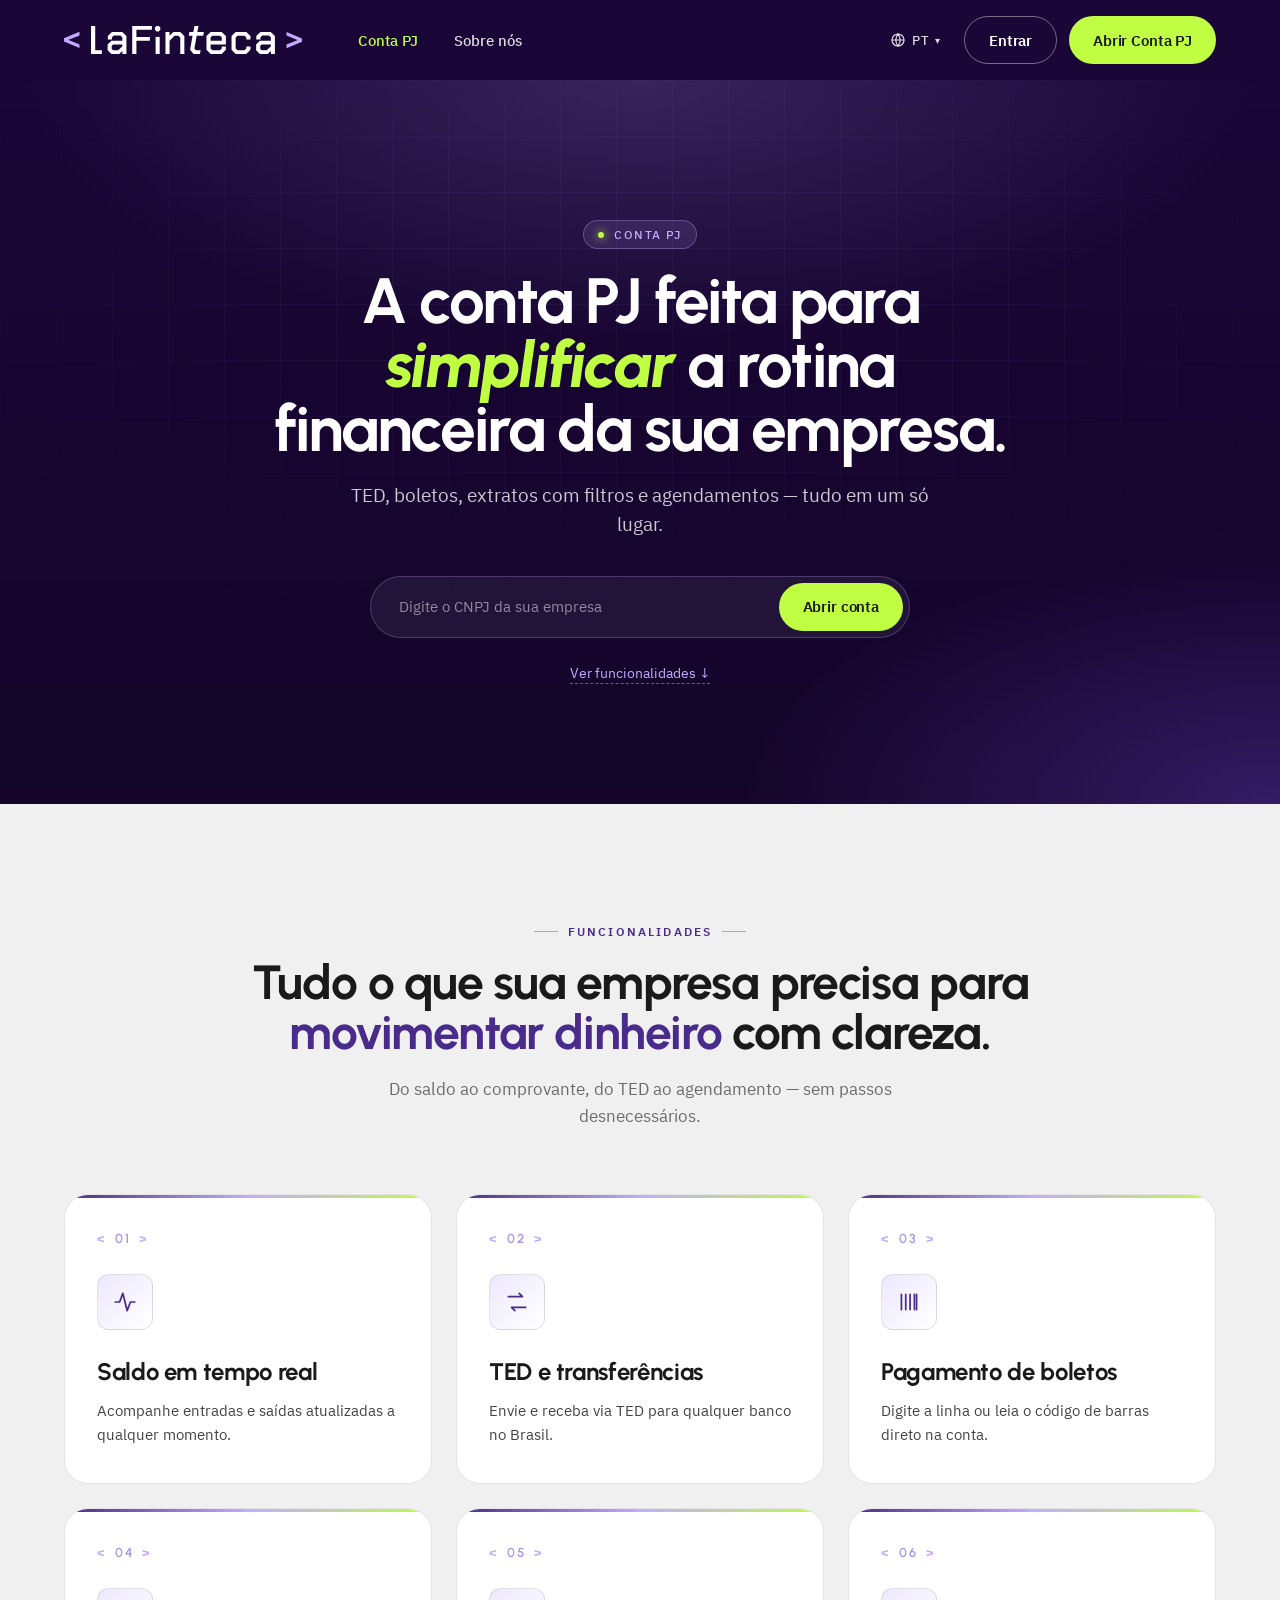
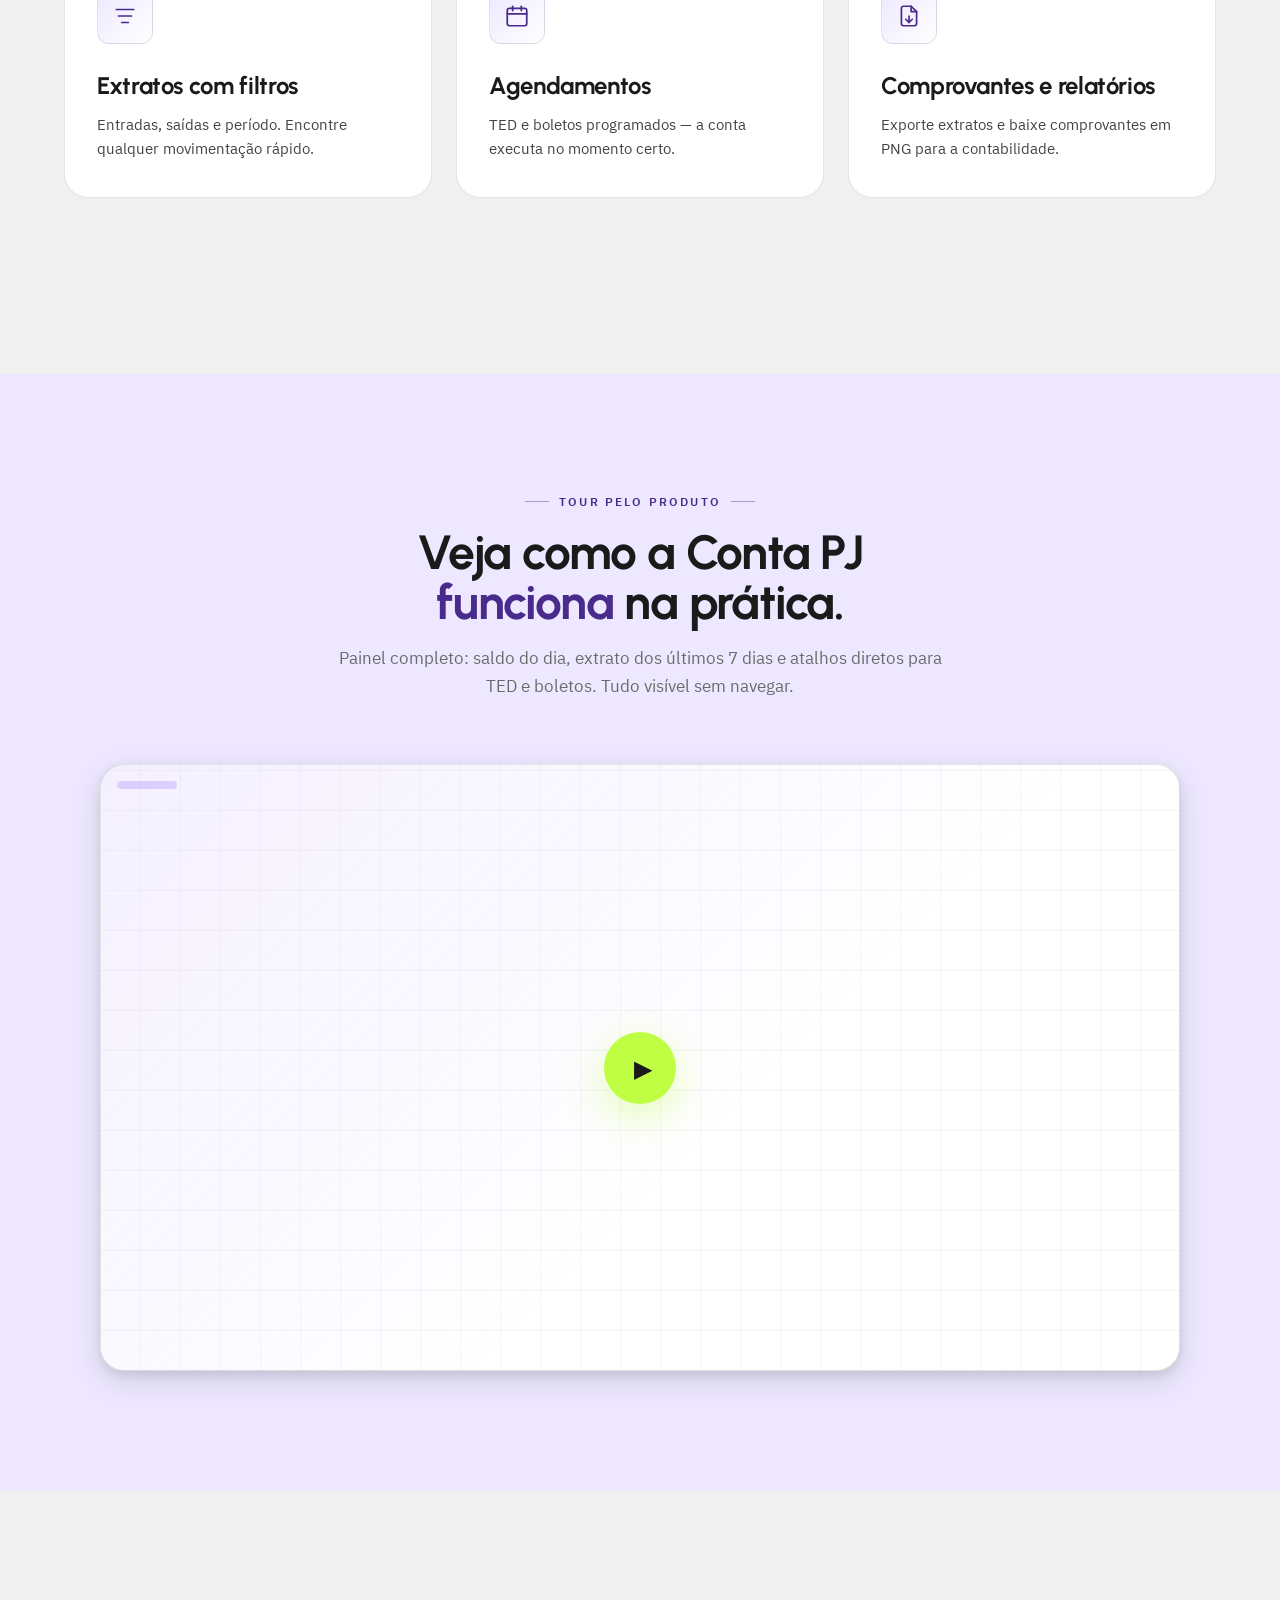
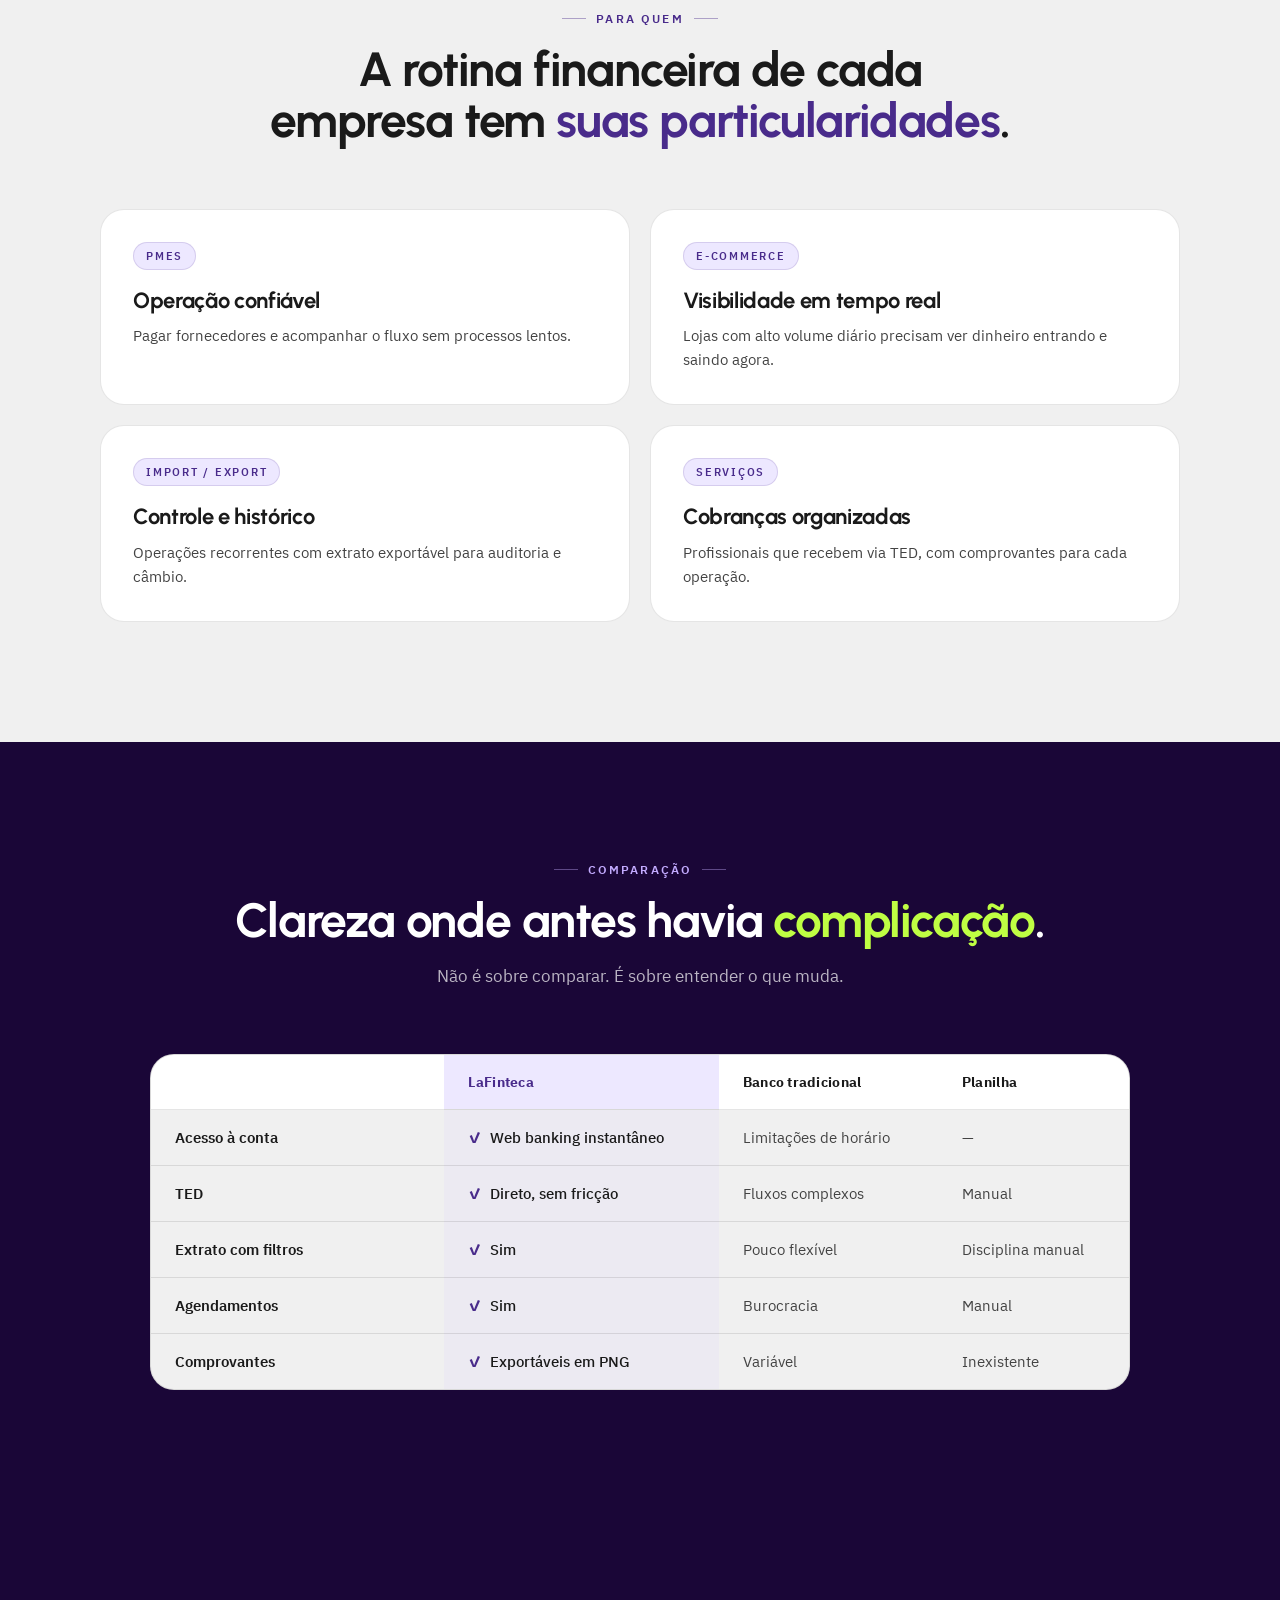
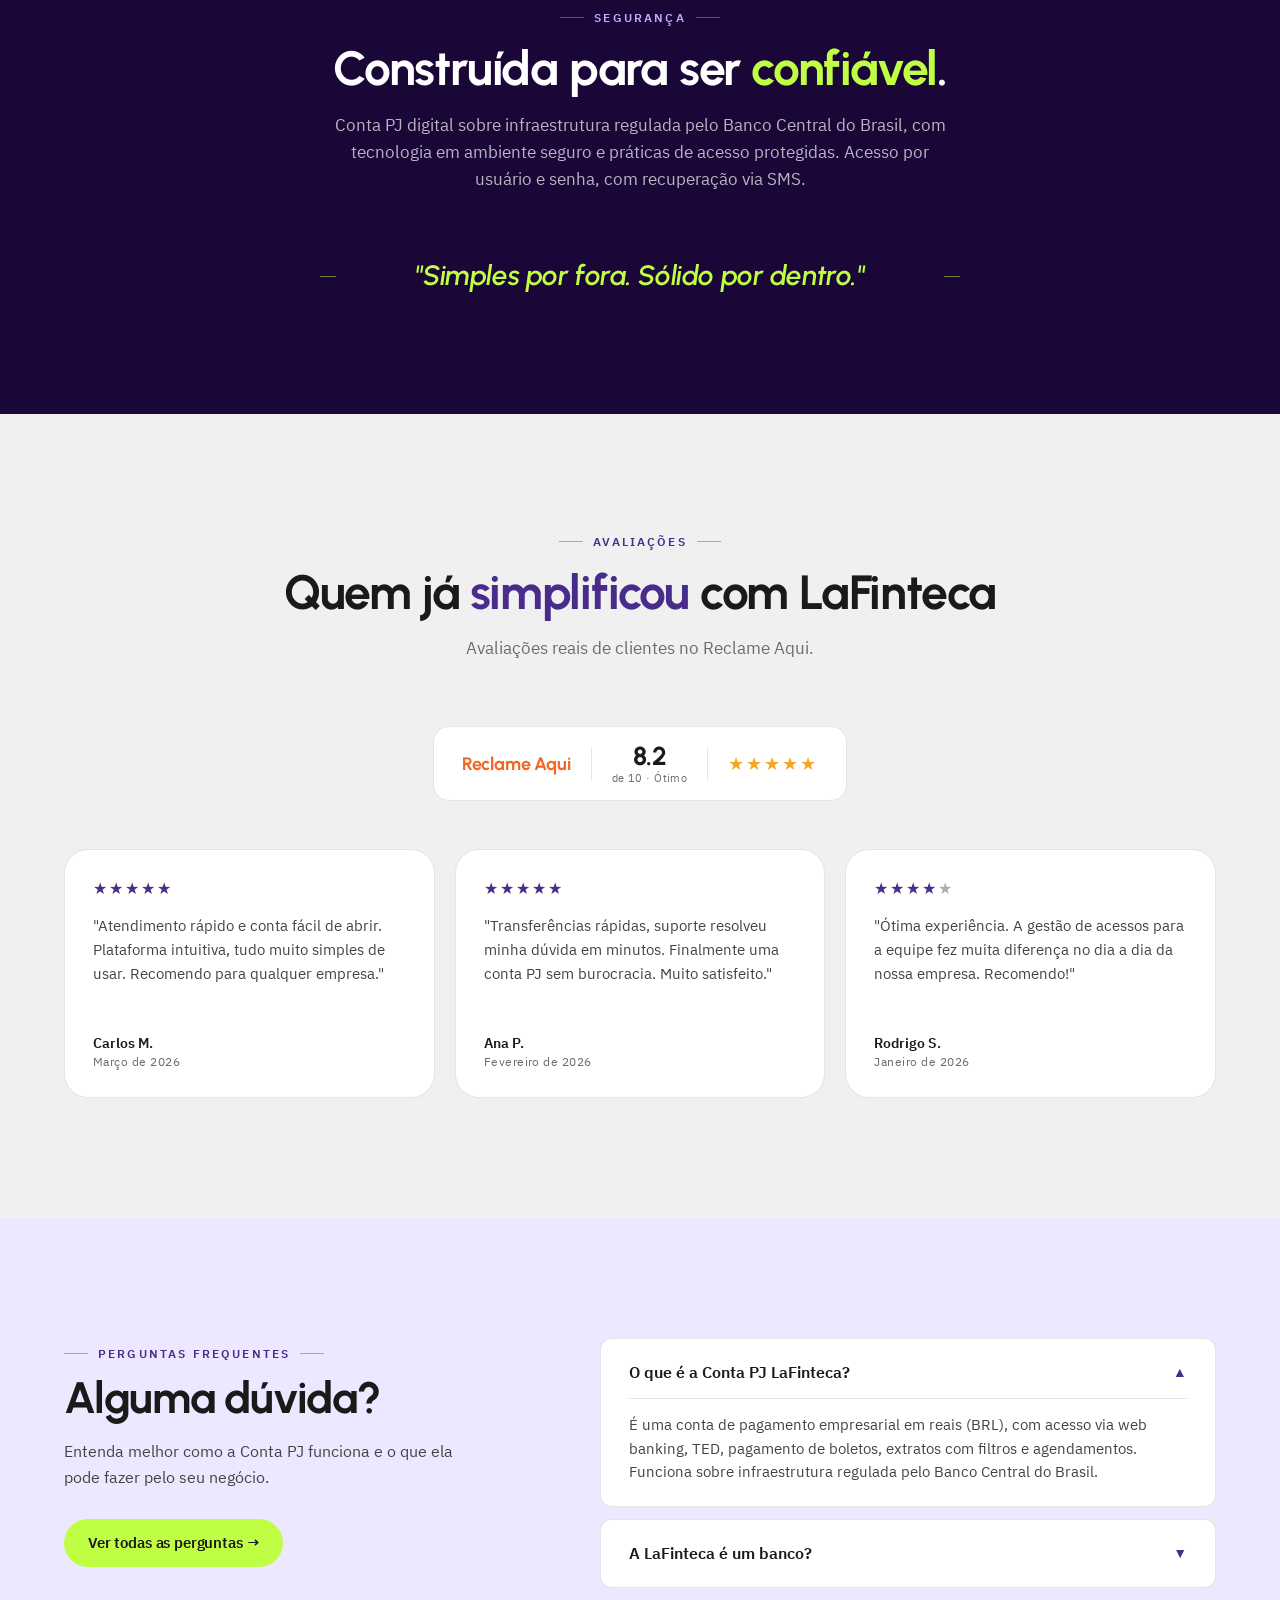
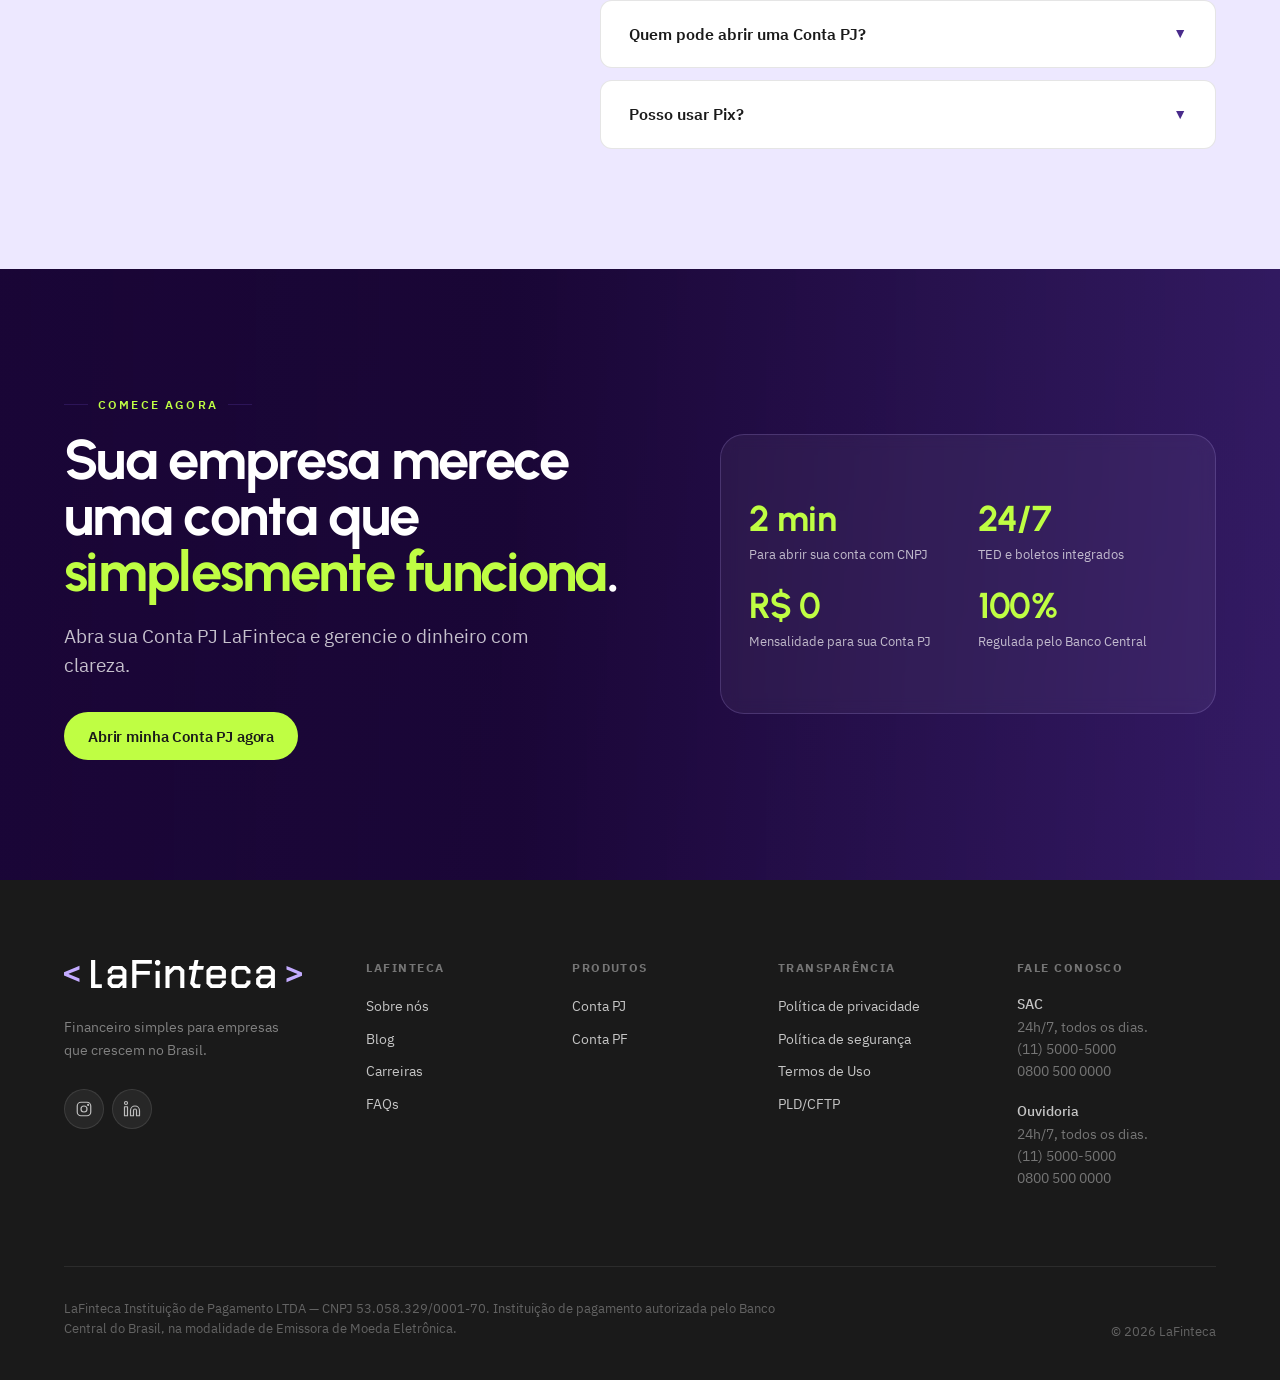
==== commit 687232b3: "Add PT/EN language switcher (globe + dropdown) Drop a globe + caret switcher into the header actions" ====
--- a/Conta PJ.html
+++ b/Conta PJ.html
@@ -19,11 +19,22 @@
     </a>
     <nav class="nav">
       <a href="Conta PJ.html" class="active">Conta PJ</a>
-      <a href="index.html">Sobre nós</a>
+      <a href="index.html"><span data-lang="pt">Sobre nós</span><span data-lang="en">About us</span></a>
     </nav>
     <div class="header-actions">
-      <button class="btn btn-ghost-light">Entrar</button>
-      <a class="btn btn-primary" href="#contapj-cta">Abrir Conta PJ</a>
+      <div class="lang-switch" id="langSwitch">
+        <button class="lang-switch__toggle" type="button" aria-haspopup="listbox" aria-expanded="false">
+          <svg class="lang-switch__globe" width="16" height="16" viewBox="0 0 24 24" fill="none" stroke="currentColor" stroke-width="1.8" stroke-linecap="round" stroke-linejoin="round"><circle cx="12" cy="12" r="9"/><path d="M3 12h18"/><path d="M12 3a14 14 0 0 1 0 18M12 3a14 14 0 0 0 0 18"/></svg>
+          <span class="lang-switch__current" id="langCurrent">PT</span>
+          <span class="lang-switch__caret">▾</span>
+        </button>
+        <ul class="lang-switch__menu" role="listbox">
+          <li><button type="button" class="lang-switch__option" data-lang-set="pt" role="option">PT</button></li>
+          <li><button type="button" class="lang-switch__option" data-lang-set="en" role="option">EN</button></li>
+        </ul>
+      </div>
+      <button class="btn btn-ghost-light"><span data-lang="pt">Entrar</span><span data-lang="en">Log in</span></button>
+      <a class="btn btn-primary" href="#contapj-cta"><span data-lang="pt">Abrir Conta PJ</span><span data-lang="en">Open Conta PJ</span></a>
     </div>
   </header>
 
@@ -372,5 +383,6 @@
 
 </div>
 
+<script src="lang-switch.js" defer></script>
 </body>
 </html>
--- a/pages.css
+++ b/pages.css
@@ -1063,3 +1063,69 @@
   .product-tour-frame__play { width: 56px; height: 56px; font-size: 18px; }
   .faqs-search input { height: 50px; padding-left: 50px; }
 }
+
+/* ── Language switcher (globe + dropdown) ── */
+.lang-switch { position: relative; }
+.lang-switch__toggle {
+  display: inline-flex;
+  align-items: center;
+  gap: 6px;
+  background: transparent;
+  border: 1px solid transparent;
+  color: rgba(255, 255, 255, 0.85);
+  padding: 8px 10px;
+  border-radius: var(--radius-full);
+  font-family: var(--font-body);
+  font-size: 13px;
+  font-weight: 500;
+  letter-spacing: 0.04em;
+  cursor: pointer;
+  transition: color 0.15s, background 0.15s;
+}
+.lang-switch__toggle:hover {
+  color: var(--lf-lime);
+  background: rgba(255, 255, 255, 0.06);
+}
+.lang-switch__globe { display: block; }
+.lang-switch__caret { font-size: 10px; transition: transform 0.2s; }
+.lang-switch.is-open .lang-switch__caret { transform: rotate(180deg); }
+.lang-switch__menu {
+  display: none;
+  position: absolute;
+  top: calc(100% + 6px);
+  right: 0;
+  min-width: 96px;
+  padding: 6px 0;
+  margin: 0;
+  list-style: none;
+  background: var(--lf-near-black);
+  border: 1px solid rgba(195, 171, 255, 0.15);
+  border-radius: var(--radius-md);
+  box-shadow: var(--shadow-lg);
+  z-index: 60;
+}
+.lang-switch.is-open .lang-switch__menu { display: block; }
+.lang-switch__option {
+  display: block;
+  width: 100%;
+  text-align: left;
+  background: transparent;
+  border: none;
+  color: rgba(255, 255, 255, 0.85);
+  padding: 10px 18px;
+  font-family: var(--font-body);
+  font-size: 13px;
+  font-weight: 500;
+  letter-spacing: 0.04em;
+  cursor: pointer;
+  transition: background 0.15s, color 0.15s;
+}
+.lang-switch__option:hover {
+  background: rgba(255, 255, 255, 0.06);
+  color: var(--lf-lime);
+}
+.lang-switch__option.is-active { color: var(--lf-lime); }
+
+/* i18n: hide siblings of non-active language */
+body[data-lang="pt"] [data-lang="en"] { display: none !important; }
+body[data-lang="en"] [data-lang="pt"] { display: none !important; }
